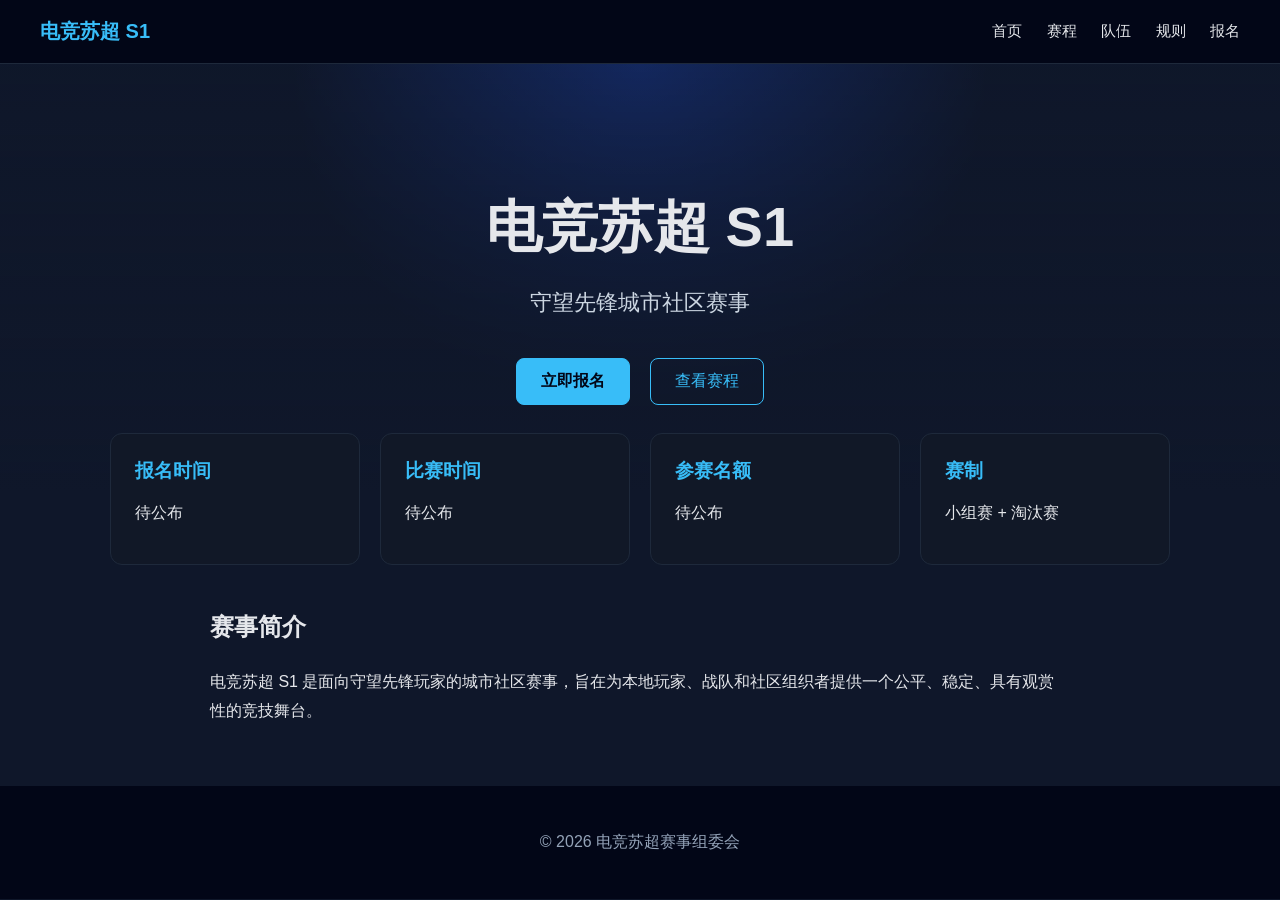
==== index.html @ d4543925 "Add files via upload" ====
<!DOCTYPE html>
<html lang="zh-CN">
<head>
  <meta charset="UTF-8" />
  <meta name="viewport" content="width=device-width, initial-scale=1.0" />
  <title>电竞苏超 S1</title>
  <link rel="stylesheet" href="style.css" />
</head>
<body>

  <header class="navbar">
    <div class="logo">电竞苏超 S1</div>
    <nav>
      <a href="index.html">首页</a>
      <a href="schedule.html">赛程</a>
      <a href="teams.html">队伍</a>
      <a href="rules.html">规则</a>
      <a href="register.html">报名</a>
    </nav>
  </header>

  <section class="hero">
    <h1>电竞苏超 S1</h1>
    <p>守望先锋城市社区赛事</p>
    <div class="buttons">
      <a class="btn primary" href="register.html">立即报名</a>
      <a class="btn" href="schedule.html">查看赛程</a>
    </div>
  </section>

  <section class="cards">
    <div class="card">
      <h3>报名时间</h3>
      <p>待公布</p>
    </div>
    <div class="card">
      <h3>比赛时间</h3>
      <p>待公布</p>
    </div>
    <div class="card">
      <h3>参赛名额</h3>
      <p>待公布</p>
    </div>
    <div class="card">
      <h3>赛制</h3>
      <p>小组赛 + 淘汰赛</p>
    </div>
  </section>

  <section class="section">
    <h2>赛事简介</h2>
    <p>
      电竞苏超 S1 是面向守望先锋玩家的城市社区赛事，旨在为本地玩家、战队和社区组织者提供一个公平、稳定、具有观赏性的竞技舞台。
    </p>
  </section>

  <footer>
    <p>© 2026 电竞苏超赛事组委会</p>
  </footer>

</body>
</html>
---- style.css ----
* {
  box-sizing: border-box;
}

body {
  margin: 0;
  font-family: Arial, "Microsoft YaHei", sans-serif;
  background: #0f172a;
  color: #e5e7eb;
}

.navbar {
  height: 64px;
  padding: 0 40px;
  display: flex;
  justify-content: space-between;
  align-items: center;
  background: #020617;
  border-bottom: 1px solid #1e293b;
}

.logo {
  font-size: 20px;
  font-weight: bold;
  color: #38bdf8;
}

nav a {
  color: #e5e7eb;
  text-decoration: none;
  margin-left: 20px;
  font-size: 15px;
}

nav a:hover {
  color: #38bdf8;
}

.hero {
  min-height: 420px;
  padding: 80px 40px;
  text-align: center;
  background:
    linear-gradient(rgba(15, 23, 42, 0.7), rgba(15, 23, 42, 1)),
    radial-gradient(circle at top, #1d4ed8, transparent 45%);
}

.hero h1 {
  font-size: 56px;
  margin-bottom: 16px;
}

.hero p {
  font-size: 22px;
  color: #cbd5e1;
}

.buttons {
  margin-top: 32px;
}

.btn {
  display: inline-block;
  padding: 12px 24px;
  margin: 8px;
  border: 1px solid #38bdf8;
  color: #38bdf8;
  text-decoration: none;
  border-radius: 8px;
}

.btn.primary {
  background: #38bdf8;
  color: #020617;
  font-weight: bold;
}

.cards {
  max-width: 1100px;
  margin: -60px auto 40px;
  padding: 0 20px;
  display: grid;
  grid-template-columns: repeat(4, 1fr);
  gap: 20px;
}

.card {
  background: #111827;
  padding: 24px;
  border-radius: 12px;
  border: 1px solid #1e293b;
}

.card h3 {
  color: #38bdf8;
  margin-top: 0;
}

.section {
  max-width: 900px;
  margin: 40px auto;
  padding: 0 20px;
  line-height: 1.8;
}

footer {
  margin-top: 60px;
  padding: 30px;
  text-align: center;
  color: #94a3b8;
  background: #020617;
}

@media (max-width: 768px) {
  .navbar {
    height: auto;
    padding: 20px;
    flex-direction: column;
    gap: 12px;
  }

  nav a {
    margin: 6px;
  }

  .hero h1 {
    font-size: 40px;
  }

  .cards {
    grid-template-columns: 1fr;
    margin-top: 20px;
  }
}
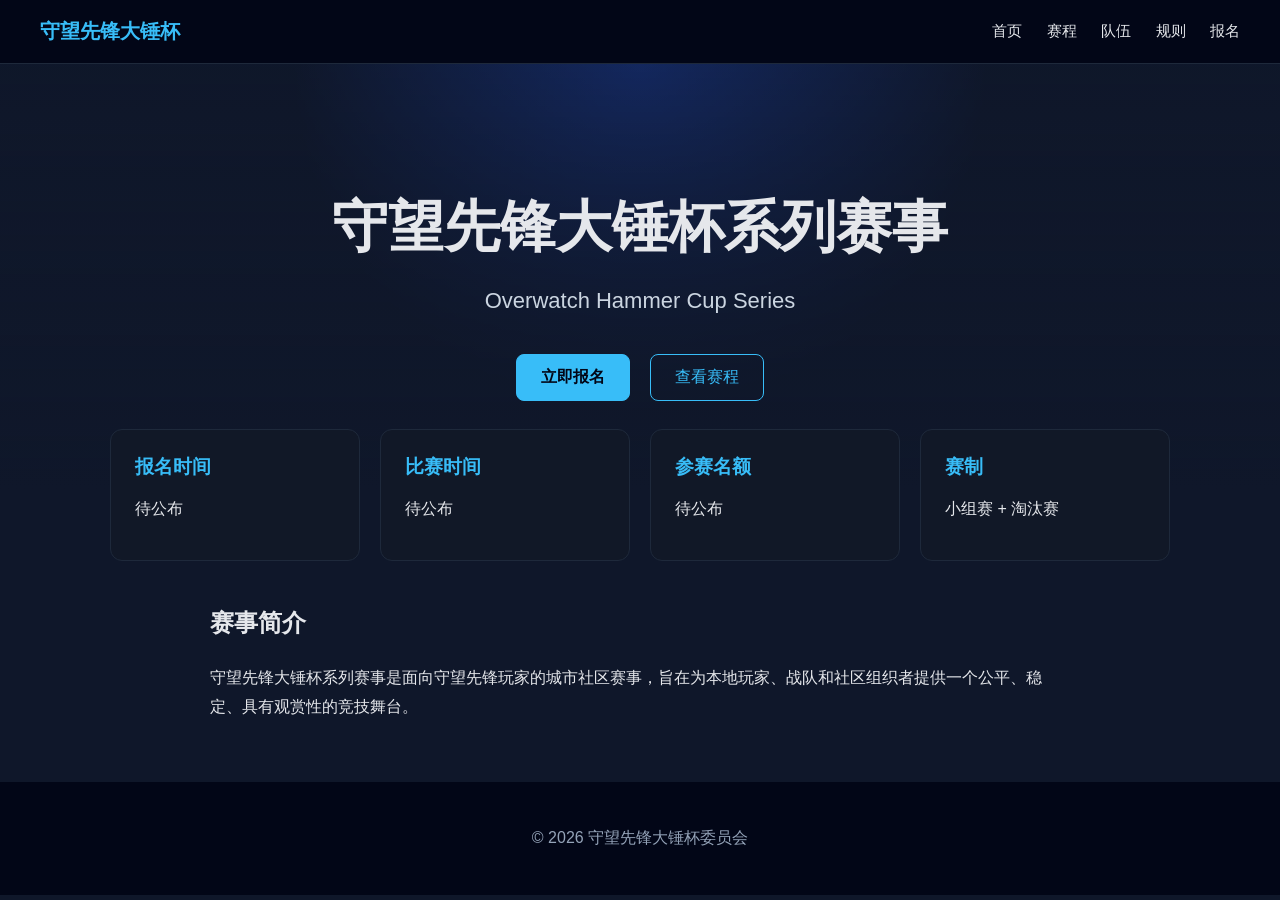
==== commit fbd57e36: "Add files via upload" ====
--- a/index.html
+++ b/index.html
@@ -3,13 +3,13 @@
 <head>
   <meta charset="UTF-8" />
   <meta name="viewport" content="width=device-width, initial-scale=1.0" />
-  <title>电竞苏超 S1</title>
+  <title>守望先锋大锤杯</title>
   <link rel="stylesheet" href="style.css" />
 </head>
 <body>
 
   <header class="navbar">
-    <div class="logo">电竞苏超 S1</div>
+    <div class="logo">守望先锋大锤杯</div>
     <nav>
       <a href="index.html">首页</a>
       <a href="schedule.html">赛程</a>
@@ -20,8 +20,8 @@
   </header>
 
   <section class="hero">
-    <h1>电竞苏超 S1</h1>
-    <p>守望先锋城市社区赛事</p>
+    <h1>守望先锋大锤杯系列赛事</h1>
+    <p>Overwatch Hammer Cup Series</p>
     <div class="buttons">
       <a class="btn primary" href="register.html">立即报名</a>
       <a class="btn" href="schedule.html">查看赛程</a>
@@ -50,12 +50,12 @@
   <section class="section">
     <h2>赛事简介</h2>
     <p>
-      电竞苏超 S1 是面向守望先锋玩家的城市社区赛事，旨在为本地玩家、战队和社区组织者提供一个公平、稳定、具有观赏性的竞技舞台。
+      守望先锋大锤杯系列赛事是面向守望先锋玩家的城市社区赛事，旨在为本地玩家、战队和社区组织者提供一个公平、稳定、具有观赏性的竞技舞台。
     </p>
   </section>
 
   <footer>
-    <p>© 2026 电竞苏超赛事组委会</p>
+    <p>© 2026 守望先锋大锤杯委员会</p>
   </footer>
 
 </body>
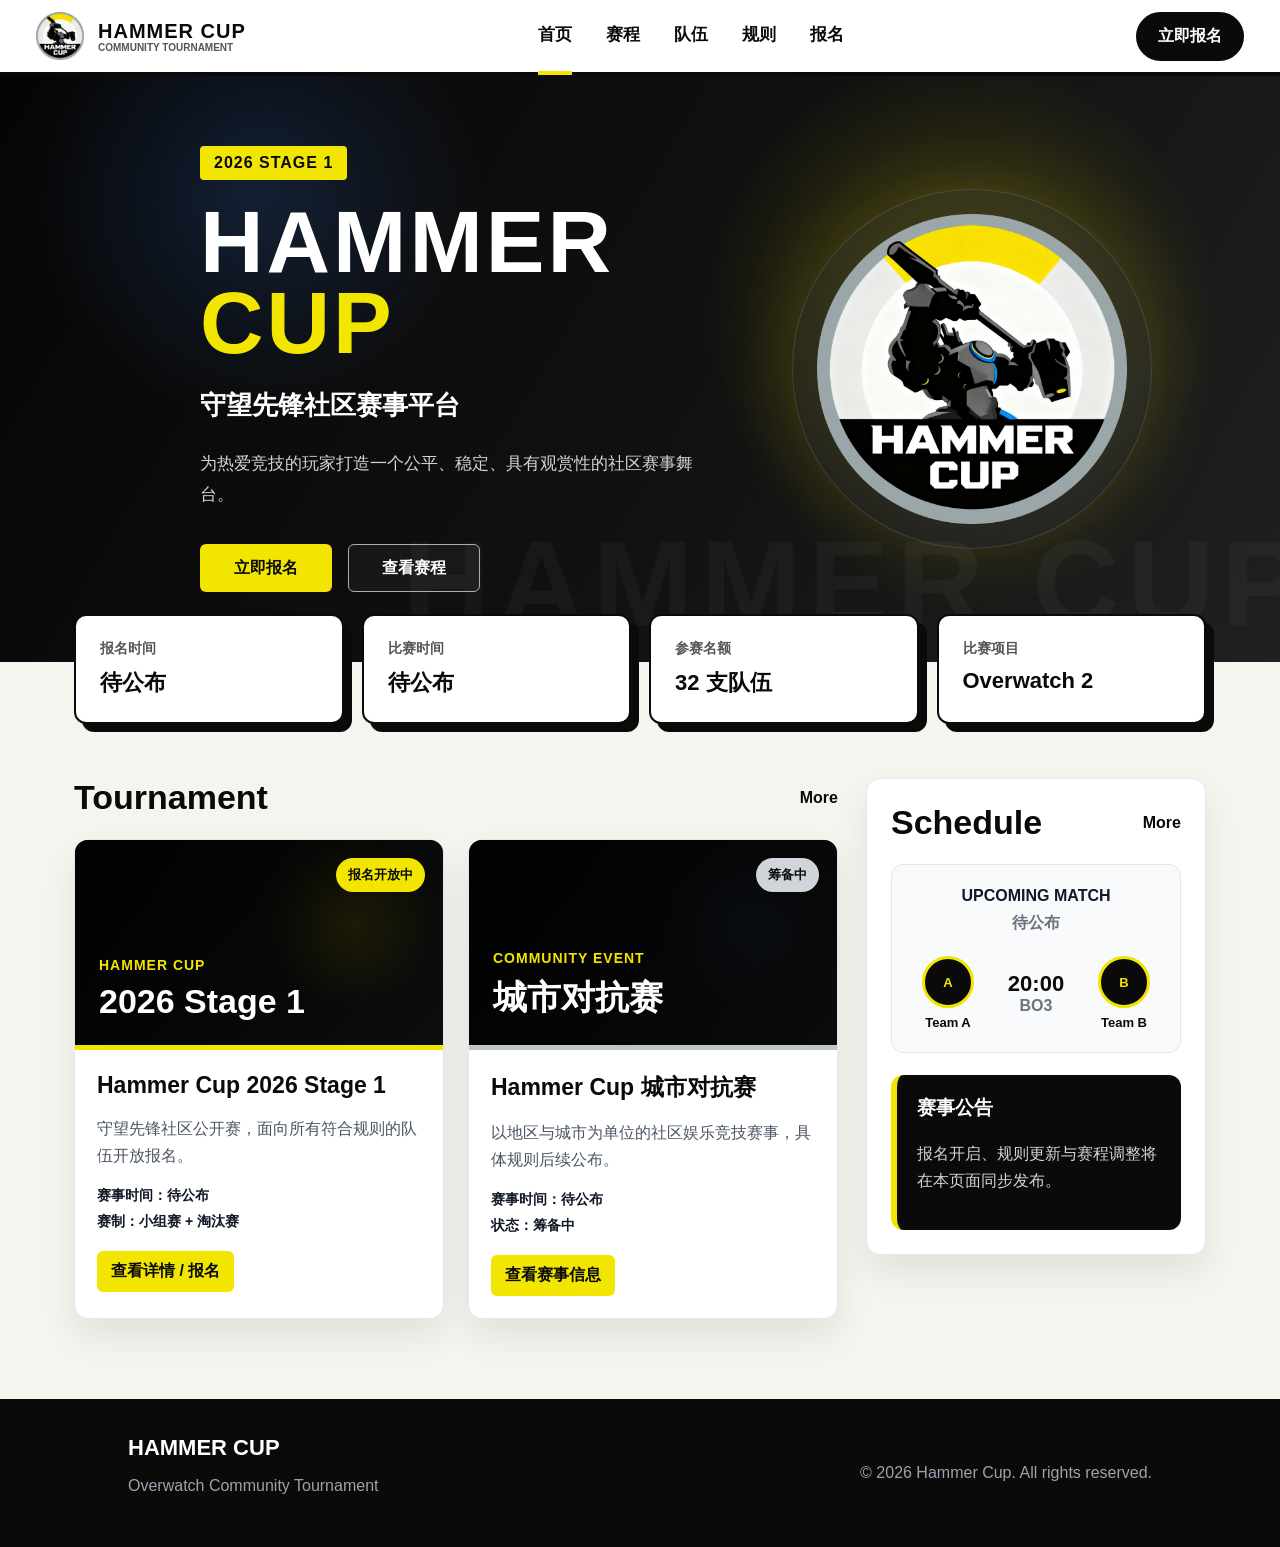
==== commit ce1e69d4: "Add files via upload" ====
--- a/index.html
+++ b/index.html
@@ -3,59 +3,185 @@
 <head>
   <meta charset="UTF-8" />
   <meta name="viewport" content="width=device-width, initial-scale=1.0" />
-  <title>守望先锋大锤杯</title>
+  <title>HAMMER CUP | 守望先锋社区赛事</title>
   <link rel="stylesheet" href="style.css" />
 </head>
 <body>
 
+  <!-- 顶部导航栏 -->
   <header class="navbar">
-    <div class="logo">守望先锋大锤杯</div>
-    <nav>
-      <a href="index.html">首页</a>
+    <div class="nav-left">
+      <img src="Hammer Cup 2025 allmode.png" alt="Hammer Cup Logo" class="nav-logo" />
+      <div class="brand-text">
+        <span class="brand-main">HAMMER CUP</span>
+        <span class="brand-sub">COMMUNITY TOURNAMENT</span>
+      </div>
+    </div>
+
+    <nav class="nav-menu">
+      <a href="index.html" class="active">首页</a>
       <a href="schedule.html">赛程</a>
       <a href="teams.html">队伍</a>
       <a href="rules.html">规则</a>
       <a href="register.html">报名</a>
     </nav>
+
+    <a href="register.html" class="nav-cta">立即报名</a>
   </header>
 
+  <!-- Hero 主视觉 -->
   <section class="hero">
-    <h1>守望先锋大锤杯系列赛事</h1>
-    <p>Overwatch Hammer Cup Series</p>
-    <div class="buttons">
-      <a class="btn primary" href="register.html">立即报名</a>
-      <a class="btn" href="schedule.html">查看赛程</a>
+    <div class="hero-overlay"></div>
+
+    <div class="hero-content">
+      <div class="event-badge">2026 STAGE 1</div>
+
+      <h1>
+        HAMMER<br />
+        <span>CUP</span>
+      </h1>
+
+      <p class="hero-subtitle">
+        守望先锋社区赛事平台
+      </p>
+
+      <p class="hero-desc">
+        为热爱竞技的玩家打造一个公平、稳定、具有观赏性的社区赛事舞台。
+      </p>
+
+      <div class="hero-actions">
+        <a href="register.html" class="btn btn-primary">立即报名</a>
+        <a href="schedule.html" class="btn btn-secondary">查看赛程</a>
+      </div>
+    </div>
+
+    <div class="hero-logo-wrap">
+      <img src="Hammer Cup 2025 allmode.png" alt="Hammer Cup Logo" class="hero-logo" />
     </div>
   </section>
 
-  <section class="cards">
-    <div class="card">
-      <h3>报名时间</h3>
-      <p>待公布</p>
+  <!-- 赛事信息卡片 -->
+  <section class="info-strip">
+    <div class="info-card">
+      <span>报名时间</span>
+      <strong>待公布</strong>
     </div>
-    <div class="card">
-      <h3>比赛时间</h3>
-      <p>待公布</p>
+    <div class="info-card">
+      <span>比赛时间</span>
+      <strong>待公布</strong>
     </div>
-    <div class="card">
-      <h3>参赛名额</h3>
-      <p>待公布</p>
+    <div class="info-card">
+      <span>参赛名额</span>
+      <strong>32 支队伍</strong>
     </div>
-    <div class="card">
-      <h3>赛制</h3>
-      <p>小组赛 + 淘汰赛</p>
+    <div class="info-card">
+      <span>比赛项目</span>
+      <strong>Overwatch 2</strong>
     </div>
   </section>
 
-  <section class="section">
-    <h2>赛事简介</h2>
-    <p>
-      守望先锋大锤杯系列赛事是面向守望先锋玩家的城市社区赛事，旨在为本地玩家、战队和社区组织者提供一个公平、稳定、具有观赏性的竞技舞台。
-    </p>
-  </section>
+  <!-- 主内容区 -->
+  <main class="main-layout">
 
-  <footer>
-    <p>© 2026 守望先锋大锤杯委员会</p>
+    <!-- 左侧赛事区 -->
+    <section class="tournament-section">
+      <div class="section-heading">
+        <h2>Tournament</h2>
+        <a href="schedule.html">More</a>
+      </div>
+
+      <div class="tournament-grid">
+        <article class="tournament-card">
+          <div class="card-banner">
+            <div class="status-tag">报名开放中</div>
+            <div class="banner-text">
+              <span>HAMMER CUP</span>
+              <h3>2026 Stage 1</h3>
+            </div>
+          </div>
+
+          <div class="card-body">
+            <h3>Hammer Cup 2026 Stage 1</h3>
+            <p>守望先锋社区公开赛，面向所有符合规则的队伍开放报名。</p>
+
+            <div class="card-meta">
+              <span>赛事时间：待公布</span>
+              <span>赛制：小组赛 + 淘汰赛</span>
+            </div>
+
+            <a href="register.html" class="card-link">查看详情 / 报名</a>
+          </div>
+        </article>
+
+        <article class="tournament-card">
+          <div class="card-banner secondary">
+            <div class="status-tag gray">筹备中</div>
+            <div class="banner-text">
+              <span>COMMUNITY EVENT</span>
+              <h3>城市对抗赛</h3>
+            </div>
+          </div>
+
+          <div class="card-body">
+            <h3>Hammer Cup 城市对抗赛</h3>
+            <p>以地区与城市为单位的社区娱乐竞技赛事，具体规则后续公布。</p>
+
+            <div class="card-meta">
+              <span>赛事时间：待公布</span>
+              <span>状态：筹备中</span>
+            </div>
+
+            <a href="schedule.html" class="card-link">查看赛事信息</a>
+          </div>
+        </article>
+      </div>
+    </section>
+
+    <!-- 右侧赛程区 -->
+    <aside class="schedule-panel">
+      <div class="panel-heading">
+        <h2>Schedule</h2>
+        <a href="schedule.html">More</a>
+      </div>
+
+      <div class="match-card">
+        <div class="match-stage">UPCOMING MATCH</div>
+        <div class="match-date">待公布</div>
+
+        <div class="match-teams">
+          <div class="team">
+            <div class="team-logo">A</div>
+            <span>Team A</span>
+          </div>
+
+          <div class="match-time">
+            <strong>20:00</strong>
+            <span>BO3</span>
+          </div>
+
+          <div class="team">
+            <div class="team-logo">B</div>
+            <span>Team B</span>
+          </div>
+        </div>
+      </div>
+
+      <div class="notice-box">
+        <h3>赛事公告</h3>
+        <p>报名开启、规则更新与赛程调整将在本页面同步发布。</p>
+      </div>
+    </aside>
+
+  </main>
+
+  <!-- 底部 -->
+  <footer class="footer">
+    <div>
+      <strong>HAMMER CUP</strong>
+      <p>Overwatch Community Tournament</p>
+    </div>
+
+    <p>© 2026 Hammer Cup. All rights reserved.</p>
   </footer>
 
 </body>
--- a/style.css
+++ b/style.css
@@ -1,134 +1,993 @@
+:root {
+  --bg: #0a0a0a;
+  --panel: #141414;
+  --panel-2: #1f1f1f;
+  --text: #ffffff;
+  --text-soft: #d1d5db;
+  --text-muted: #9ca3af;
+  --accent: #f2e500;
+  --accent-hover: #e8d90c;
+  --border: #a8b0b3;
+  --line: #2a2a2a;
+  --blue: #3b82f6;
+  --white-bg: #f5f5f0;
+}
+
 * {
   box-sizing: border-box;
 }
 
 body {
   margin: 0;
-  font-family: Arial, "Microsoft YaHei", sans-serif;
-  background: #0f172a;
-  color: #e5e7eb;
-}
-
+  font-family: Arial, "Microsoft YaHei", "PingFang SC", sans-serif;
+  background: var(--white-bg);
+  color: var(--text);
+}
+
+a {
+  text-decoration: none;
+}
+
+/* 顶部导航栏 */
 .navbar {
-  height: 64px;
-  padding: 0 40px;
-  display: flex;
+  height: 76px;
+  padding: 0 36px;
+  background: #ffffff;
+  color: #0a0a0a;
+  display: flex;
+  align-items: center;
   justify-content: space-between;
-  align-items: center;
-  background: #020617;
-  border-bottom: 1px solid #1e293b;
-}
-
-.logo {
+  border-bottom: 4px solid #0a0a0a;
+  position: sticky;
+  top: 0;
+  z-index: 50;
+}
+
+.nav-left {
+  display: flex;
+  align-items: center;
+  gap: 14px;
+}
+
+.nav-logo {
+  width: 48px;
+  height: 48px;
+  object-fit: contain;
+}
+
+.brand-text {
+  display: flex;
+  flex-direction: column;
+  line-height: 1.1;
+}
+
+.brand-main {
+  font-weight: 900;
   font-size: 20px;
-  font-weight: bold;
-  color: #38bdf8;
-}
-
-nav a {
-  color: #e5e7eb;
-  text-decoration: none;
-  margin-left: 20px;
-  font-size: 15px;
-}
-
-nav a:hover {
-  color: #38bdf8;
-}
-
+  letter-spacing: 1px;
+}
+
+.brand-sub {
+  font-size: 10px;
+  color: #555;
+  font-weight: 700;
+}
+
+.nav-menu {
+  display: flex;
+  gap: 34px;
+}
+
+.nav-menu a {
+  color: #0a0a0a;
+  font-size: 17px;
+  font-weight: 800;
+  padding: 25px 0;
+  border-bottom: 4px solid transparent;
+}
+
+.nav-menu a:hover,
+.nav-menu a.active {
+  border-bottom-color: var(--accent);
+}
+
+.nav-cta {
+  background: #0a0a0a;
+  color: #ffffff;
+  padding: 12px 20px;
+  border-radius: 999px;
+  font-weight: 900;
+  border: 2px solid #0a0a0a;
+  transition: 0.2s;
+}
+
+.nav-cta:hover {
+  background: var(--accent);
+  color: #0a0a0a;
+}
+
+/* Hero */
 .hero {
-  min-height: 420px;
-  padding: 80px 40px;
-  text-align: center;
+  min-height: 540px;
+  position: relative;
+  overflow: hidden;
   background:
-    linear-gradient(rgba(15, 23, 42, 0.7), rgba(15, 23, 42, 1)),
-    radial-gradient(circle at top, #1d4ed8, transparent 45%);
+    radial-gradient(circle at 75% 40%, rgba(242, 229, 0, 0.22), transparent 25%),
+    radial-gradient(circle at 20% 20%, rgba(59, 130, 246, 0.18), transparent 20%),
+    linear-gradient(120deg, #050505 0%, #111111 55%, #202020 100%);
+  display: flex;
+  align-items: center;
+  justify-content: space-between;
+  padding: 70px 10%;
+}
+
+.hero::before {
+  content: "";
+  position: absolute;
+  inset: 0;
+  background-image:
+    linear-gradient(135deg, rgba(255,255,255,0.06) 1px, transparent 1px),
+    linear-gradient(45deg, rgba(255,255,255,0.04) 1px, transparent 1px);
+  background-size: 80px 80px;
+  opacity: 0.35;
+}
+
+.hero::after {
+  content: "HAMMER CUP";
+  position: absolute;
+  right: -30px;
+  bottom: 10px;
+  font-size: 120px;
+  font-weight: 900;
+  color: rgba(255, 255, 255, 0.035);
+  letter-spacing: 8px;
+  pointer-events: none;
+}
+
+.hero-content {
+  position: relative;
+  z-index: 2;
+  max-width: 620px;
+}
+
+.event-badge {
+  display: inline-block;
+  background: var(--accent);
+  color: #0a0a0a;
+  padding: 8px 14px;
+  border-radius: 4px;
+  font-weight: 900;
+  letter-spacing: 1px;
+  margin-bottom: 22px;
 }
 
 .hero h1 {
-  font-size: 56px;
-  margin-bottom: 16px;
-}
-
-.hero p {
-  font-size: 22px;
-  color: #cbd5e1;
-}
-
-.buttons {
-  margin-top: 32px;
+  margin: 0;
+  font-size: 88px;
+  line-height: 0.92;
+  font-weight: 900;
+  letter-spacing: 3px;
+}
+
+.hero h1 span {
+  color: var(--accent);
+}
+
+.hero-subtitle {
+  margin-top: 24px;
+  font-size: 26px;
+  font-weight: 800;
+}
+
+.hero-desc {
+  max-width: 520px;
+  color: var(--text-soft);
+  line-height: 1.8;
+  font-size: 17px;
+}
+
+.hero-actions {
+  margin-top: 34px;
+  display: flex;
+  gap: 16px;
 }
 
 .btn {
-  display: inline-block;
-  padding: 12px 24px;
-  margin: 8px;
-  border: 1px solid #38bdf8;
-  color: #38bdf8;
-  text-decoration: none;
-  border-radius: 8px;
-}
-
-.btn.primary {
-  background: #38bdf8;
-  color: #020617;
-  font-weight: bold;
-}
-
-.cards {
-  max-width: 1100px;
-  margin: -60px auto 40px;
-  padding: 0 20px;
+  display: inline-flex;
+  align-items: center;
+  justify-content: center;
+  min-width: 132px;
+  height: 48px;
+  padding: 0 24px;
+  border-radius: 6px;
+  font-weight: 900;
+  transition: 0.2s;
+}
+
+.btn-primary {
+  background: var(--accent);
+  color: #0a0a0a;
+}
+
+.btn-primary:hover {
+  background: var(--accent-hover);
+  transform: translateY(-2px);
+}
+
+.btn-secondary {
+  border: 1px solid var(--border);
+  color: #ffffff;
+  background: rgba(255, 255, 255, 0.04);
+}
+
+.btn-secondary:hover {
+  border-color: var(--accent);
+  color: var(--accent);
+}
+
+.hero-logo-wrap {
+  position: relative;
+  z-index: 2;
+  width: 360px;
+  height: 360px;
+  border-radius: 50%;
+  background: rgba(255, 255, 255, 0.04);
+  border: 1px solid rgba(255,255,255,0.12);
+  display: flex;
+  align-items: center;
+  justify-content: center;
+  box-shadow: 0 0 80px rgba(242, 229, 0, 0.15);
+}
+
+.hero-logo {
+  width: 310px;
+  height: 310px;
+  object-fit: contain;
+}
+
+/* 信息卡 */
+.info-strip {
+  max-width: 1180px;
+  margin: -48px auto 54px;
+  padding: 0 24px;
   display: grid;
   grid-template-columns: repeat(4, 1fr);
-  gap: 20px;
-}
-
-.card {
-  background: #111827;
+  gap: 18px;
+  position: relative;
+  z-index: 5;
+}
+
+.info-card {
+  background: #ffffff;
+  color: #0a0a0a;
   padding: 24px;
   border-radius: 12px;
-  border: 1px solid #1e293b;
-}
-
-.card h3 {
-  color: #38bdf8;
+  border: 2px solid #0a0a0a;
+  box-shadow: 8px 8px 0 #0a0a0a;
+}
+
+.info-card span {
+  display: block;
+  color: #555;
+  font-size: 14px;
+  font-weight: 800;
+  margin-bottom: 10px;
+}
+
+.info-card strong {
+  font-size: 22px;
+  font-weight: 900;
+}
+
+/* 主内容 */
+.main-layout {
+  max-width: 1180px;
+  margin: 0 auto 80px;
+  padding: 0 24px;
+  display: grid;
+  grid-template-columns: 1fr 340px;
+  gap: 28px;
+  color: #0a0a0a;
+}
+
+.section-heading,
+.panel-heading {
+  display: flex;
+  align-items: center;
+  justify-content: space-between;
+  margin-bottom: 22px;
+}
+
+.section-heading h2,
+.panel-heading h2 {
+  font-size: 34px;
+  margin: 0;
+  font-weight: 900;
+}
+
+.section-heading a,
+.panel-heading a {
+  color: #0a0a0a;
+  font-weight: 900;
+}
+
+.section-heading a:hover,
+.panel-heading a:hover {
+  color: var(--accent);
+}
+
+.tournament-grid {
+  display: grid;
+  grid-template-columns: repeat(2, 1fr);
+  gap: 24px;
+}
+
+.tournament-card {
+  background: #ffffff;
+  border-radius: 14px;
+  overflow: hidden;
+  border: 1px solid #e5e7eb;
+  box-shadow: 0 18px 36px rgba(0, 0, 0, 0.08);
+}
+
+.card-banner {
+  height: 210px;
+  position: relative;
+  background:
+    linear-gradient(120deg, rgba(0,0,0,0.9), rgba(0,0,0,0.65)),
+    radial-gradient(circle at 75% 40%, rgba(242, 229, 0, 0.35), transparent 28%),
+    linear-gradient(135deg, #111111, #272727);
+  border-bottom: 5px solid var(--accent);
+}
+
+.card-banner.secondary {
+  background:
+    linear-gradient(120deg, rgba(0,0,0,0.9), rgba(0,0,0,0.75)),
+    radial-gradient(circle at 75% 40%, rgba(59, 130, 246, 0.25), transparent 28%),
+    linear-gradient(135deg, #111111, #2b2b2b);
+  border-bottom-color: #bfc6c9;
+}
+
+.status-tag {
+  position: absolute;
+  top: 18px;
+  right: 18px;
+  background: var(--accent);
+  color: #0a0a0a;
+  padding: 8px 12px;
+  border-radius: 999px;
+  font-size: 13px;
+  font-weight: 900;
+}
+
+.status-tag.gray {
+  background: #d1d5db;
+}
+
+.banner-text {
+  position: absolute;
+  left: 24px;
+  bottom: 24px;
+  color: #ffffff;
+}
+
+.banner-text span {
+  color: var(--accent);
+  font-weight: 900;
+  letter-spacing: 1px;
+  font-size: 14px;
+}
+
+.banner-text h3 {
+  margin: 8px 0 0;
+  font-size: 34px;
+  font-weight: 900;
+}
+
+.card-body {
+  padding: 22px;
+}
+
+.card-body h3 {
+  margin: 0 0 12px;
+  font-size: 23px;
+  font-weight: 900;
+}
+
+.card-body p {
+  color: #4b5563;
+  line-height: 1.7;
+  margin-bottom: 18px;
+}
+
+.card-meta {
+  display: flex;
+  flex-direction: column;
+  gap: 8px;
+  color: #111827;
+  font-weight: 800;
+  font-size: 14px;
+  margin-bottom: 20px;
+}
+
+.card-link {
+  display: inline-block;
+  color: #0a0a0a;
+  background: var(--accent);
+  padding: 10px 14px;
+  border-radius: 6px;
+  font-weight: 900;
+}
+
+.card-link:hover {
+  background: #0a0a0a;
+  color: #ffffff;
+}
+
+/* 赛程面板 */
+.schedule-panel {
+  background: #ffffff;
+  border-radius: 14px;
+  padding: 24px;
+  align-self: start;
+  border: 1px solid #e5e7eb;
+  box-shadow: 0 18px 36px rgba(0, 0, 0, 0.08);
+}
+
+.match-card {
+  background: #f8fafc;
+  border-radius: 12px;
+  padding: 22px;
+  border: 1px solid #e5e7eb;
+  text-align: center;
+}
+
+.match-stage {
+  font-weight: 900;
+  color: #111827;
+  margin-bottom: 8px;
+}
+
+.match-date {
+  color: #6b7280;
+  font-weight: 700;
+  margin-bottom: 22px;
+}
+
+.match-teams {
+  display: grid;
+  grid-template-columns: 1fr 80px 1fr;
+  align-items: center;
+  gap: 14px;
+}
+
+.team {
+  display: flex;
+  flex-direction: column;
+  align-items: center;
+  gap: 7px;
+  font-weight: 800;
+  font-size: 13px;
+}
+
+.team-logo {
+  width: 52px;
+  height: 52px;
+  border-radius: 50%;
+  background: #0a0a0a;
+  color: var(--accent);
+  display: flex;
+  align-items: center;
+  justify-content: center;
+  font-weight: 900;
+  border: 3px solid var(--accent);
+}
+
+.match-time strong {
+  display: block;
+  font-size: 22px;
+}
+
+.match-time span {
+  color: #6b7280;
+  font-weight: 800;
+}
+
+.notice-box {
+  margin-top: 22px;
+  padding: 20px;
+  background: #0a0a0a;
+  color: #ffffff;
+  border-radius: 12px;
+  border-left: 6px solid var(--accent);
+}
+
+.notice-box h3 {
   margin-top: 0;
 }
 
-.section {
-  max-width: 900px;
-  margin: 40px auto;
-  padding: 0 20px;
-  line-height: 1.8;
-}
-
-footer {
-  margin-top: 60px;
-  padding: 30px;
-  text-align: center;
-  color: #94a3b8;
-  background: #020617;
-}
-
-@media (max-width: 768px) {
+.notice-box p {
+  color: var(--text-soft);
+  line-height: 1.7;
+}
+
+/* Footer */
+.footer {
+  background: #0a0a0a;
+  color: #ffffff;
+  padding: 36px 10%;
+  display: flex;
+  justify-content: space-between;
+  align-items: center;
+}
+
+.footer strong {
+  font-size: 22px;
+}
+
+.footer p {
+  color: #9ca3af;
+}
+
+/* 手机适配 */
+@media (max-width: 980px) {
   .navbar {
     height: auto;
-    padding: 20px;
+    padding: 18px 24px;
+    flex-wrap: wrap;
+    gap: 16px;
+  }
+
+  .nav-menu {
+    order: 3;
+    width: 100%;
+    justify-content: center;
+    gap: 22px;
+  }
+
+  .hero {
     flex-direction: column;
+    text-align: center;
+    padding: 70px 24px;
+  }
+
+  .hero h1 {
+    font-size: 64px;
+  }
+
+  .hero-actions {
+    justify-content: center;
+  }
+
+  .hero-logo-wrap {
+    margin-top: 50px;
+    width: 280px;
+    height: 280px;
+  }
+
+  .hero-logo {
+    width: 240px;
+    height: 240px;
+  }
+
+  .info-strip {
+    grid-template-columns: repeat(2, 1fr);
+    margin-top: 24px;
+  }
+
+  .main-layout {
+    grid-template-columns: 1fr;
+  }
+}
+
+@media (max-width: 640px) {
+  .nav-menu {
+    overflow-x: auto;
+    justify-content: flex-start;
+  }
+
+  .nav-cta {
+    display: none;
+  }
+
+  .hero h1 {
+    font-size: 48px;
+  }
+
+  .hero-subtitle {
+    font-size: 21px;
+  }
+
+  .info-strip {
+    grid-template-columns: 1fr;
+  }
+
+  .tournament-grid {
+    grid-template-columns: 1fr;
+  }
+
+  .footer {
+    flex-direction: column;
+    text-align: center;
     gap: 12px;
   }
-
-  nav a {
-    margin: 6px;
-  }
-
-  .hero h1 {
-    font-size: 40px;
-  }
-
-  .cards {
+}
+
+/* ========== 子页面通用样式 ========== */
+
+.page-hero {
+  min-height: 320px;
+  padding: 90px 24px;
+  text-align: center;
+  color: #ffffff;
+  background:
+    linear-gradient(rgba(0, 0, 0, 0.72), rgba(0, 0, 0, 0.9)),
+    radial-gradient(circle at 70% 30%, rgba(242, 229, 0, 0.2), transparent 28%),
+    linear-gradient(135deg, #111111, #1f1f1f);
+  position: relative;
+  overflow: hidden;
+}
+
+.page-hero::after {
+  content: "";
+  position: absolute;
+  inset: 0;
+  background-image:
+    linear-gradient(135deg, rgba(255,255,255,0.05) 1px, transparent 1px);
+  background-size: 70px 70px;
+  opacity: 0.25;
+}
+
+.page-hero h1 {
+  position: relative;
+  z-index: 2;
+  margin: 0;
+  font-size: 64px;
+  font-weight: 900;
+  letter-spacing: 2px;
+}
+
+.page-hero p {
+  position: relative;
+  z-index: 2;
+  margin: 18px auto 0;
+  max-width: 720px;
+  color: #d1d5db;
+  font-size: 18px;
+  line-height: 1.8;
+}
+
+.page-container {
+  max-width: 1180px;
+  margin: 0 auto;
+  padding: 60px 24px 90px;
+  color: #0a0a0a;
+}
+
+.page-tag {
+  display: inline-block;
+  background: var(--accent);
+  color: #0a0a0a;
+  padding: 8px 12px;
+  border-radius: 999px;
+  font-weight: 900;
+  font-size: 13px;
+}
+
+/* ========== 赛程页 ========== */
+
+.schedule-list {
+  display: flex;
+  flex-direction: column;
+  gap: 18px;
+}
+
+.schedule-row {
+  background: #ffffff;
+  border: 2px solid #0a0a0a;
+  box-shadow: 6px 6px 0 #0a0a0a;
+  border-radius: 14px;
+  padding: 22px;
+  display: grid;
+  grid-template-columns: 150px 1fr 90px;
+  align-items: center;
+  gap: 24px;
+}
+
+.schedule-date {
+  border-right: 1px solid #e5e7eb;
+  padding-right: 20px;
+}
+
+.schedule-date strong {
+  display: block;
+  font-size: 22px;
+  font-weight: 900;
+}
+
+.schedule-date span {
+  color: #6b7280;
+  font-weight: 800;
+}
+
+.schedule-info h3 {
+  margin: 10px 0 6px;
+  font-size: 24px;
+  font-weight: 900;
+}
+
+.schedule-info p {
+  margin: 0;
+  color: #6b7280;
+  font-weight: 700;
+}
+
+.status-tag.small {
+  position: static;
+  display: inline-block;
+  font-size: 12px;
+  padding: 6px 10px;
+}
+
+.mini-btn {
+  background: #0a0a0a;
+  color: #ffffff;
+  padding: 10px 14px;
+  border-radius: 6px;
+  text-align: center;
+  font-weight: 900;
+}
+
+.mini-btn:hover {
+  background: var(--accent);
+  color: #0a0a0a;
+}
+
+/* ========== 队伍页 ========== */
+
+.team-grid {
+  display: grid;
+  grid-template-columns: repeat(4, 1fr);
+  gap: 22px;
+}
+
+.team-card {
+  background: #ffffff;
+  border-radius: 14px;
+  border: 2px solid #0a0a0a;
+  box-shadow: 6px 6px 0 #0a0a0a;
+  padding: 28px;
+  text-align: center;
+}
+
+.team-badge {
+  width: 74px;
+  height: 74px;
+  margin: 0 auto 18px;
+  border-radius: 50%;
+  background: #0a0a0a;
+  color: var(--accent);
+  border: 4px solid var(--accent);
+  display: flex;
+  align-items: center;
+  justify-content: center;
+  font-size: 26px;
+  font-weight: 900;
+}
+
+.team-card h3 {
+  margin: 0 0 10px;
+  font-size: 24px;
+  font-weight: 900;
+}
+
+.team-card p {
+  color: #6b7280;
+}
+
+.team-card span {
+  font-weight: 900;
+}
+
+/* ========== 规则页 ========== */
+
+.rules-layout {
+  max-width: 920px;
+}
+
+.rule-block {
+  background: #ffffff;
+  border-radius: 14px;
+  border-left: 8px solid var(--accent);
+  padding: 28px;
+  margin-bottom: 24px;
+  box-shadow: 0 14px 30px rgba(0,0,0,0.08);
+}
+
+.rule-block h2 {
+  margin-top: 0;
+  font-size: 26px;
+  font-weight: 900;
+}
+
+.rule-block p {
+  color: #4b5563;
+  line-height: 1.9;
+  font-size: 16px;
+}
+
+/* ========== 报名页 ========== */
+
+.register-hero {
+  background:
+    linear-gradient(rgba(0, 0, 0, 0.7), rgba(0,0,0,0.92)),
+    radial-gradient(circle at 50% 30%, rgba(242, 229, 0, 0.28), transparent 30%),
+    linear-gradient(135deg, #050505, #1f1f1f);
+}
+
+.register-layout {
+  display: grid;
+  grid-template-columns: 1fr 340px;
+  gap: 28px;
+}
+
+.register-card {
+  background: #ffffff;
+  border-radius: 16px;
+  border: 2px solid #0a0a0a;
+  box-shadow: 8px 8px 0 #0a0a0a;
+  padding: 36px;
+}
+
+.register-card h2 {
+  margin: 22px 0 14px;
+  font-size: 34px;
+  font-weight: 900;
+}
+
+.register-card p {
+  color: #4b5563;
+  line-height: 1.8;
+}
+
+.register-info {
+  display: grid;
+  grid-template-columns: repeat(3, 1fr);
+  gap: 18px;
+  margin: 28px 0;
+}
+
+.register-info div {
+  background: #f3f4f6;
+  border-radius: 12px;
+  padding: 18px;
+}
+
+.register-info span {
+  display: block;
+  color: #6b7280;
+  font-size: 14px;
+  font-weight: 800;
+  margin-bottom: 8px;
+}
+
+.register-info strong {
+  font-size: 20px;
+  font-weight: 900;
+}
+
+.register-btn {
+  width: fit-content;
+}
+
+.register-side {
+  background: #0a0a0a;
+  color: #ffffff;
+  border-radius: 16px;
+  padding: 28px;
+  align-self: start;
+  border-top: 8px solid var(--accent);
+}
+
+.register-side h3 {
+  margin-top: 0;
+  font-size: 24px;
+}
+
+.register-side ul {
+  padding-left: 20px;
+  color: #d1d5db;
+  line-height: 2;
+}
+
+/* ========== 公告页 ========== */
+
+.news-list {
+  display: flex;
+  flex-direction: column;
+  gap: 22px;
+}
+
+.news-card {
+  background: #ffffff;
+  padding: 28px;
+  border-radius: 14px;
+  border: 2px solid #0a0a0a;
+  box-shadow: 6px 6px 0 #0a0a0a;
+}
+
+.news-date {
+  display: inline-block;
+  color: #0a0a0a;
+  background: var(--accent);
+  padding: 6px 10px;
+  border-radius: 999px;
+  font-weight: 900;
+  font-size: 13px;
+}
+
+.news-card h2 {
+  font-size: 28px;
+  margin: 18px 0 12px;
+  font-weight: 900;
+}
+
+.news-card p {
+  color: #4b5563;
+  line-height: 1.8;
+}
+
+.news-card a {
+  color: #0a0a0a;
+  font-weight: 900;
+  border-bottom: 3px solid var(--accent);
+}
+
+/* ========== 子页面手机适配 ========== */
+
+@media (max-width: 980px) {
+  .schedule-row {
     grid-template-columns: 1fr;
-    margin-top: 20px;
+  }
+
+  .schedule-date {
+    border-right: none;
+    border-bottom: 1px solid #e5e7eb;
+    padding-right: 0;
+    padding-bottom: 14px;
+  }
+
+  .team-grid {
+    grid-template-columns: repeat(2, 1fr);
+  }
+
+  .register-layout {
+    grid-template-columns: 1fr;
+  }
+
+  .register-info {
+    grid-template-columns: 1fr;
+  }
+}
+
+@media (max-width: 640px) {
+  .page-hero h1 {
+    font-size: 42px;
+  }
+
+  .page-container {
+    padding: 42px 18px 70px;
+  }
+
+  .team-grid {
+    grid-template-columns: 1fr;
+  }
+
+  .schedule-row {
+    box-shadow: 4px 4px 0 #0a0a0a;
+  }
+
+  .news-card h2 {
+    font-size: 23px;
   }
 }
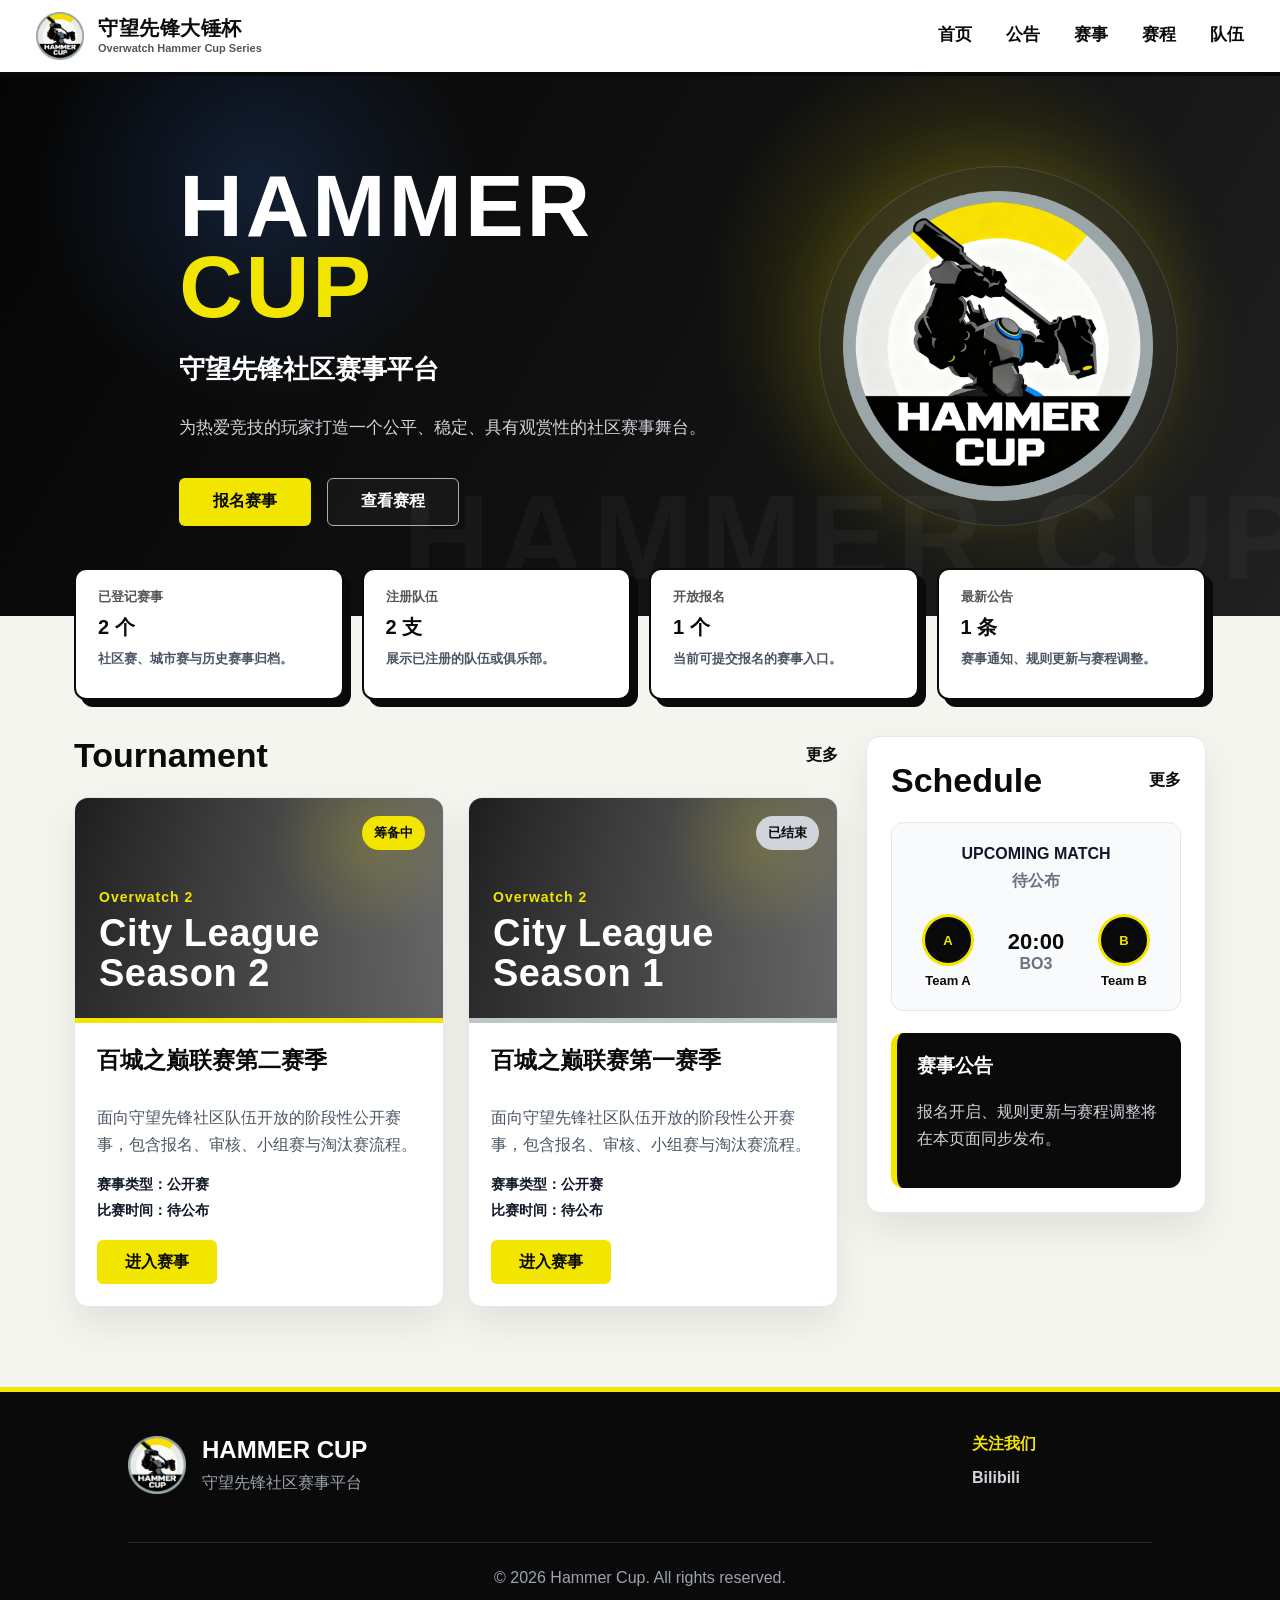
==== commit 7d347a47: "Add files via upload" ====
--- a/index.html
+++ b/index.html
@@ -3,7 +3,7 @@
 <head>
   <meta charset="UTF-8" />
   <meta name="viewport" content="width=device-width, initial-scale=1.0" />
-  <title>HAMMER CUP | 守望先锋社区赛事</title>
+  <title>守望先锋大锤杯</title>
   <link rel="stylesheet" href="style.css" />
 </head>
 <body>
@@ -13,29 +13,23 @@
     <div class="nav-left">
       <img src="Hammer Cup 2025 allmode.png" alt="Hammer Cup Logo" class="nav-logo" />
       <div class="brand-text">
-        <span class="brand-main">HAMMER CUP</span>
-        <span class="brand-sub">COMMUNITY TOURNAMENT</span>
+        <span class="brand-main">守望先锋大锤杯</span>
+        <span class="brand-sub">Overwatch Hammer Cup Series</span>
       </div>
     </div>
 
     <nav class="nav-menu">
-      <a href="index.html" class="active">首页</a>
+      <a href="index.html">首页</a>
+      <a href="news.html">公告</a>
+      <a href="events.html">赛事</a>
       <a href="schedule.html">赛程</a>
       <a href="teams.html">队伍</a>
-      <a href="rules.html">规则</a>
-      <a href="register.html">报名</a>
     </nav>
-
-    <a href="register.html" class="nav-cta">立即报名</a>
   </header>
 
   <!-- Hero 主视觉 -->
   <section class="hero">
-    <div class="hero-overlay"></div>
-
     <div class="hero-content">
-      <div class="event-badge">2026 STAGE 1</div>
-
       <h1>
         HAMMER<br />
         <span>CUP</span>
@@ -50,7 +44,7 @@
       </p>
 
       <div class="hero-actions">
-        <a href="register.html" class="btn btn-primary">立即报名</a>
+        <a href="events.html" class="btn btn-primary">报名赛事</a>
         <a href="schedule.html" class="btn btn-secondary">查看赛程</a>
       </div>
     </div>
@@ -61,24 +55,7 @@
   </section>
 
   <!-- 赛事信息卡片 -->
-  <section class="info-strip">
-    <div class="info-card">
-      <span>报名时间</span>
-      <strong>待公布</strong>
-    </div>
-    <div class="info-card">
-      <span>比赛时间</span>
-      <strong>待公布</strong>
-    </div>
-    <div class="info-card">
-      <span>参赛名额</span>
-      <strong>32 支队伍</strong>
-    </div>
-    <div class="info-card">
-      <span>比赛项目</span>
-      <strong>Overwatch 2</strong>
-    </div>
-  </section>
+  <section class="info-strip platform-cards" data-home-stats></section>
 
   <!-- 主内容区 -->
   <main class="main-layout">
@@ -87,61 +64,17 @@
     <section class="tournament-section">
       <div class="section-heading">
         <h2>Tournament</h2>
-        <a href="schedule.html">More</a>
+        <a href="events.html">更多</a>
       </div>
 
-      <div class="tournament-grid">
-        <article class="tournament-card">
-          <div class="card-banner">
-            <div class="status-tag">报名开放中</div>
-            <div class="banner-text">
-              <span>HAMMER CUP</span>
-              <h3>2026 Stage 1</h3>
-            </div>
-          </div>
-
-          <div class="card-body">
-            <h3>Hammer Cup 2026 Stage 1</h3>
-            <p>守望先锋社区公开赛，面向所有符合规则的队伍开放报名。</p>
-
-            <div class="card-meta">
-              <span>赛事时间：待公布</span>
-              <span>赛制：小组赛 + 淘汰赛</span>
-            </div>
-
-            <a href="register.html" class="card-link">查看详情 / 报名</a>
-          </div>
-        </article>
-
-        <article class="tournament-card">
-          <div class="card-banner secondary">
-            <div class="status-tag gray">筹备中</div>
-            <div class="banner-text">
-              <span>COMMUNITY EVENT</span>
-              <h3>城市对抗赛</h3>
-            </div>
-          </div>
-
-          <div class="card-body">
-            <h3>Hammer Cup 城市对抗赛</h3>
-            <p>以地区与城市为单位的社区娱乐竞技赛事，具体规则后续公布。</p>
-
-            <div class="card-meta">
-              <span>赛事时间：待公布</span>
-              <span>状态：筹备中</span>
-            </div>
-
-            <a href="schedule.html" class="card-link">查看赛事信息</a>
-          </div>
-        </article>
-      </div>
+      <div class="tournament-grid" data-home-events></div>
     </section>
 
     <!-- 右侧赛程区 -->
     <aside class="schedule-panel">
       <div class="panel-heading">
         <h2>Schedule</h2>
-        <a href="schedule.html">More</a>
+        <a href="schedule.html">更多</a>
       </div>
 
       <div class="match-card">
@@ -174,15 +107,26 @@
 
   </main>
 
-  <!-- 底部 -->
   <footer class="footer">
-    <div>
-      <strong>HAMMER CUP</strong>
-      <p>Overwatch Community Tournament</p>
+    <div class="footer-brand">
+      <img src="Hammer Cup 2025 allmode.png" alt="Hammer Cup Logo" />
+      <div>
+        <strong>HAMMER CUP</strong>
+        <p>守望先锋社区赛事平台</p>
+      </div>
     </div>
 
-    <p>© 2026 Hammer Cup. All rights reserved.</p>
+    <div class="footer-social">
+      <h4>关注我们</h4>
+      <a href="https://space.bilibili.com/3546747374668505" target="  _blank">Bilibili</a>
+    </div>
+
+    <div class="footer-bottom">
+      <p>© 2026 Hammer Cup. All rights reserved.</p>
+    </div>
   </footer>
 
+  <script src="data.js"></script>
+  <script src="main.js"></script>
 </body>
 </html>
--- a/style.css
+++ b/style.css
@@ -58,19 +58,23 @@
 .brand-text {
   display: flex;
   flex-direction: column;
+  justify-content: center;
+  line-height: 1.2;
+}
+
+.brand-main {
+  font-weight: 900;
+  font-size: 20px;
+  letter-spacing: 0.5px;
   line-height: 1.1;
-}
-
-.brand-main {
-  font-weight: 900;
-  font-size: 20px;
-  letter-spacing: 1px;
+  margin-bottom: 3px;
 }
 
 .brand-sub {
-  font-size: 10px;
+  font-size: 11px;
   color: #555;
   font-weight: 700;
+  line-height: 1.2;
 }
 
 .nav-menu {
@@ -89,21 +93,6 @@
 .nav-menu a:hover,
 .nav-menu a.active {
   border-bottom-color: var(--accent);
-}
-
-.nav-cta {
-  background: #0a0a0a;
-  color: #ffffff;
-  padding: 12px 20px;
-  border-radius: 999px;
-  font-weight: 900;
-  border: 2px solid #0a0a0a;
-  transition: 0.2s;
-}
-
-.nav-cta:hover {
-  background: var(--accent);
-  color: #0a0a0a;
 }
 
 /* Hero */
@@ -117,8 +106,9 @@
     linear-gradient(120deg, #050505 0%, #111111 55%, #202020 100%);
   display: flex;
   align-items: center;
-  justify-content: space-between;
-  padding: 70px 10%;
+  justify-content: flex-start;
+  gap: 80px;
+  padding: 70px 8% 70px 14%;
 }
 
 .hero::before {
@@ -147,18 +137,8 @@
 .hero-content {
   position: relative;
   z-index: 2;
-  max-width: 620px;
-}
-
-.event-badge {
-  display: inline-block;
-  background: var(--accent);
-  color: #0a0a0a;
-  padding: 8px 14px;
-  border-radius: 4px;
-  font-weight: 900;
-  letter-spacing: 1px;
-  margin-bottom: 22px;
+  max-width: 560px;
+  flex: 0 0 560px;
 }
 
 .hero h1 {
@@ -180,7 +160,7 @@
 }
 
 .hero-desc {
-  max-width: 520px;
+  max-width: 620px;
   color: var(--text-soft);
   line-height: 1.8;
   font-size: 17px;
@@ -248,7 +228,7 @@
 /* 信息卡 */
 .info-strip {
   max-width: 1180px;
-  margin: -48px auto 54px;
+  margin: -48px auto 36px;
   padding: 0 24px;
   display: grid;
   grid-template-columns: repeat(4, 1fr);
@@ -260,23 +240,34 @@
 .info-card {
   background: #ffffff;
   color: #0a0a0a;
-  padding: 24px;
+  padding: 18px 22px;
+  min-height: 132px;
   border-radius: 12px;
   border: 2px solid #0a0a0a;
-  box-shadow: 8px 8px 0 #0a0a0a;
+  box-shadow: 7px 7px 0 #0a0a0a;
 }
 
 .info-card span {
   display: block;
   color: #555;
-  font-size: 14px;
+  font-size: 13px;
   font-weight: 800;
-  margin-bottom: 10px;
+  margin-bottom: 8px;
 }
 
 .info-card strong {
-  font-size: 22px;
-  font-weight: 900;
+  display: block;
+  font-size: 20px;
+  font-weight: 900;
+  margin-bottom: 8px;
+}
+
+.info-card p {
+  margin: 0;
+  color: #4b5563;
+  font-size: 13px;
+  line-height: 1.5;
+  font-weight: 700;
 }
 
 /* 主内容 */
@@ -328,24 +319,40 @@
   overflow: hidden;
   border: 1px solid #e5e7eb;
   box-shadow: 0 18px 36px rgba(0, 0, 0, 0.08);
+  display: flex;
+  flex-direction: column;
 }
 
 .card-banner {
-  height: 210px;
+  height: 225px;
   position: relative;
   background:
     linear-gradient(120deg, rgba(0,0,0,0.9), rgba(0,0,0,0.65)),
     radial-gradient(circle at 75% 40%, rgba(242, 229, 0, 0.35), transparent 28%),
     linear-gradient(135deg, #111111, #272727);
+  background-size: cover;
+  background-position: center;
+  background-repeat: no-repeat;
   border-bottom: 5px solid var(--accent);
 }
 
 .card-banner.secondary {
+  border-bottom-color: #bfc6c9;
+}
+
+.card-banner::after {
+  content: "";
+  position: absolute;
+  inset: 0;
   background:
-    linear-gradient(120deg, rgba(0,0,0,0.9), rgba(0,0,0,0.75)),
-    radial-gradient(circle at 75% 40%, rgba(59, 130, 246, 0.25), transparent 28%),
-    linear-gradient(135deg, #111111, #2b2b2b);
-  border-bottom-color: #bfc6c9;
+    radial-gradient(circle at 80% 20%, rgba(242, 229, 0, 0.16), transparent 28%),
+    linear-gradient(to bottom, rgba(0,0,0,0.05), rgba(0,0,0,0.25));
+  pointer-events: none;
+}
+
+.status-tag,
+.banner-text {
+  z-index: 2;
 }
 
 .status-tag {
@@ -367,6 +374,7 @@
 .banner-text {
   position: absolute;
   left: 24px;
+  right: 24px;
   bottom: 24px;
   color: #ffffff;
 }
@@ -378,14 +386,20 @@
   font-size: 14px;
 }
 
-.banner-text h3 {
+.cover-title-en {
   margin: 8px 0 0;
-  font-size: 34px;
-  font-weight: 900;
+  font-size: 38px;
+  line-height: 1.05;
+  font-weight: 900;
+  letter-spacing: 0.5px;
+  color: #ffffff;
 }
 
 .card-body {
   padding: 22px;
+  display: flex;
+  flex-direction: column;
+  flex: 1;
 }
 
 .card-body h3 {
@@ -411,17 +425,59 @@
 }
 
 .card-link {
-  display: inline-block;
+  display: inline-flex;
+  align-items: center;
+  justify-content: center;
+  width: 120px;
+  height: 44px;
+  padding: 0 18px;
   color: #0a0a0a;
   background: var(--accent);
-  padding: 10px 14px;
   border-radius: 6px;
   font-weight: 900;
+  text-align: center;
+  margin-top: auto;
 }
 
 .card-link:hover {
   background: #0a0a0a;
   color: #ffffff;
+}
+
+.card-link:hover {
+  background: #0a0a0a;
+  color: #ffffff;
+}
+
+.tournament-card {
+  background: #ffffff;
+  border-radius: 14px;
+  overflow: hidden;
+  border: 1px solid #e5e7eb;
+  box-shadow: 0 18px 36px rgba(0, 0, 0, 0.08);
+  display: flex;
+  flex-direction: column;
+}
+
+.card-body {
+  padding: 22px;
+  display: flex;
+  flex-direction: column;
+  flex: 1;
+}
+
+.card-meta {
+  display: flex;
+  flex-direction: column;
+  gap: 8px;
+  color: #111827;
+  font-weight: 800;
+  font-size: 14px;
+  margin-bottom: 20px;
+}
+
+.card-link {
+  margin-top: auto;
 }
 
 /* 赛程面板 */
@@ -515,18 +571,70 @@
 .footer {
   background: #0a0a0a;
   color: #ffffff;
-  padding: 36px 10%;
-  display: flex;
-  justify-content: space-between;
+  padding: 42px 10% 24px;
+  display: grid;
+  grid-template-columns: 1fr auto;
+  gap: 36px;
+  border-top: 5px solid var(--accent);
+}
+
+.footer-brand {
+  display: flex;
   align-items: center;
-}
-
-.footer strong {
-  font-size: 22px;
+  gap: 16px;
+}
+
+.footer-brand img {
+  width: 58px;
+  height: 58px;
+  object-fit: contain;
+}
+
+.footer-brand strong {
+  display: block;
+  font-size: 24px;
+  font-weight: 900;
+  margin-bottom: 6px;
 }
 
 .footer p {
+  margin: 0;
   color: #9ca3af;
+  line-height: 1.6;
+}
+
+.footer h4 {
+  margin: 0 0 14px;
+  font-size: 16px;
+  color: var(--accent);
+}
+
+.footer-social {
+  display: flex;
+  flex-direction: column;
+  align-items: flex-start;
+  justify-self: end;
+  text-align: left;
+  min-width: 180px;
+}
+
+.footer-social a {
+  color: #d1d5db;
+  margin-bottom: 9px;
+  font-weight: 700;
+  transition: 0.18s;
+}
+
+.footer-social a:hover {
+  color: var(--accent);
+}
+
+.footer-bottom {
+  grid-column: 1 / -1;
+  padding-top: 22px;
+  margin-top: 10px;
+  border-top: 1px solid #2a2a2a;
+  text-align: center;
 }
 
 /* 手机适配 */
@@ -581,35 +689,18 @@
 }
 
 @media (max-width: 640px) {
-  .nav-menu {
-    overflow-x: auto;
-    justify-content: flex-start;
-  }
-
-  .nav-cta {
-    display: none;
-  }
-
-  .hero h1 {
-    font-size: 48px;
-  }
-
-  .hero-subtitle {
-    font-size: 21px;
-  }
-
-  .info-strip {
+  .footer {
     grid-template-columns: 1fr;
-  }
-
-  .tournament-grid {
-    grid-template-columns: 1fr;
-  }
-
-  .footer {
-    flex-direction: column;
     text-align: center;
-    gap: 12px;
+    padding: 36px 24px 22px;
+  }
+
+  .footer-brand {
+    justify-content: center;
+  }
+
+  .footer-bottom {
+    text-align: center;
   }
 }
 
@@ -990,4 +1081,460 @@
   .news-card h2 {
     font-size: 23px;
   }
+}
+
+/* ========== 赛事平台页面 ========== */
+
+.event-filter-bar {
+  display: flex;
+  flex-wrap: wrap;
+  gap: 12px;
+  margin-bottom: 28px;
+}
+
+.filter-pill {
+  display: inline-block;
+  background: #ffffff;
+  border: 2px solid #0a0a0a;
+  padding: 9px 16px;
+  border-radius: 999px;
+  font-weight: 900;
+  color: #0a0a0a;
+}
+
+.filter-pill.active {
+  background: var(--accent);
+}
+
+.platform-event-grid {
+  display: grid;
+  grid-template-columns: 1fr;
+  gap: 28px;
+}
+
+.platform-event-card {
+  display: grid;
+  grid-template-columns: 360px 1fr;
+  background: #ffffff;
+  border: 2px solid #0a0a0a;
+  box-shadow: 6px 6px 0 #0a0a0a;
+  border-radius: 16px;
+  overflow: hidden;
+}
+
+.platform-event-cover {
+  min-height: 300px;
+  padding: 26px;
+  color: #ffffff;
+  position: relative;
+  display: flex;
+  align-items: flex-end;
+  overflow: hidden;
+  background-size: cover;
+  background-position: center;
+  background-repeat: no-repeat;
+}
+
+.platform-event-cover::after {
+  content: "";
+  position: absolute;
+  inset: 0;
+  background:
+    radial-gradient(circle at 78% 30%, rgba(242,229,0,0.12), transparent 24%),
+    linear-gradient(to bottom, rgba(0,0,0,0.04), rgba(0,0,0,0.34));
+  pointer-events: none;
+}
+
+.platform-event-cover > * {
+  position: relative;
+  z-index: 2;
+}
+
+.platform-event-cover.preparing,
+.platform-event-cover.finished,
+.platform-event-cover.open {
+  background-position: center;
+}
+
+.event-status-tag {
+  position: absolute;
+  top: 18px;
+  left: 18px;
+  background: rgba(255,255,255,0.92);
+  color: #0a0a0a;
+  padding: 8px 14px;
+  border-radius: 999px;
+  font-weight: 900;
+  font-size: 13px;
+  box-shadow: 0 8px 18px rgba(0,0,0,0.12);
+}
+
+.event-status-tag.gray {
+  background: rgba(229,231,235,0.95);
+}
+
+.event-status-tag.dark {
+  background: rgba(17,24,39,0.92);
+  color: #ffffff;
+}
+
+.platform-event-cover h2 {
+  margin: 10px 0 0;
+  font-size: 36px;
+  line-height: 1.08;
+  font-weight: 900;
+  letter-spacing: 0.4px;
+  max-width: 92%;
+  text-shadow: 0 2px 14px rgba(0,0,0,0.35);
+}
+
+.event-kicker {
+  color: var(--accent);
+  font-weight: 900;
+  letter-spacing: 1px;
+  font-size: 15px;
+  text-shadow: 0 2px 10px rgba(0,0,0,0.35);
+}
+
+.platform-event-body {
+  padding: 34px;
+  color: #0a0a0a;
+  display: flex;
+  flex-direction: column;
+  justify-content: center;
+}
+
+.platform-event-body h3 {
+  margin: 0 0 14px;
+  font-size: 26px;
+  font-weight: 900;
+}
+
+.platform-event-body p {
+  color: #4b5563;
+  line-height: 1.8;
+  margin-bottom: 22px;
+}
+
+.event-meta-grid {
+  display: grid;
+  grid-template-columns: repeat(3, 1fr);
+  gap: 14px;
+  margin-bottom: 24px;
+}
+
+.event-meta-grid div {
+  background: #f3f4f6;
+  padding: 16px;
+  border-radius: 12px;
+}
+
+.event-meta-grid span {
+  display: block;
+  color: #6b7280;
+  font-size: 13px;
+  font-weight: 800;
+  margin-bottom: 8px;
+}
+
+.event-meta-grid strong {
+  font-size: 16px;
+  font-weight: 900;
+}
+
+.muted-link {
+  background: #d1d5db;
+}
+
+/* ========== 单赛事详情页 ========== */
+
+.event-detail-hero {
+  min-height: 520px;
+  padding: 80px 10%;
+  display: flex;
+  align-items: center;
+  justify-content: space-between;
+  background:
+    radial-gradient(circle at 75% 40%, rgba(242, 229, 0, 0.25), transparent 25%),
+    radial-gradient(circle at 20% 20%, rgba(59, 130, 246, 0.16), transparent 20%),
+    linear-gradient(120deg, #050505 0%, #111111 55%, #202020 100%);
+  color: #ffffff;
+  position: relative;
+  overflow: hidden;
+}
+
+.event-detail-hero::after {
+  content: "EVENT DETAIL";
+  position: absolute;
+  right: -20px;
+  bottom: 20px;
+  font-size: 110px;
+  font-weight: 900;
+  color: rgba(255,255,255,0.035);
+  letter-spacing: 6px;
+}
+
+.event-detail-content {
+  max-width: 680px;
+  position: relative;
+  z-index: 2;
+}
+
+.event-detail-content h1 {
+  font-size: 70px;
+  line-height: 1;
+  margin: 24px 0;
+  font-weight: 900;
+}
+
+.event-detail-content p {
+  color: #d1d5db;
+  font-size: 18px;
+  line-height: 1.8;
+}
+
+.event-detail-logo {
+  width: 330px;
+  height: 330px;
+  border-radius: 50%;
+  background: rgba(255,255,255,0.04);
+  border: 1px solid rgba(255,255,255,0.12);
+  display: flex;
+  align-items: center;
+  justify-content: center;
+  box-shadow: 0 0 80px rgba(242,229,0,0.15);
+  position: relative;
+  z-index: 2;
+}
+
+.event-detail-logo img {
+  width: 285px;
+  height: 285px;
+  object-fit: contain;
+}
+
+.event-detail-info {
+  max-width: 1180px;
+  margin: -48px auto 54px;
+  padding: 0 24px;
+  display: grid;
+  grid-template-columns: repeat(4, 1fr);
+  gap: 18px;
+  position: relative;
+  z-index: 3;
+}
+
+.event-detail-info div {
+  background: #ffffff;
+  color: #0a0a0a;
+  padding: 24px;
+  border-radius: 12px;
+  border: 2px solid #0a0a0a;
+  box-shadow: 8px 8px 0 #0a0a0a;
+}
+
+.event-detail-info span {
+  display: block;
+  color: #555;
+  font-size: 14px;
+  font-weight: 800;
+  margin-bottom: 10px;
+}
+
+.event-detail-info strong {
+  font-size: 22px;
+  font-weight: 900;
+}
+
+.event-detail-layout {
+  max-width: 1180px;
+  margin: 0 auto 90px;
+  padding: 0 24px;
+  display: grid;
+  grid-template-columns: 220px 1fr;
+  gap: 34px;
+  color: #0a0a0a;
+}
+
+.event-sidebar {
+  background: #ffffff;
+  border: 2px solid #0a0a0a;
+  box-shadow: 6px 6px 0 #0a0a0a;
+  border-radius: 14px;
+  padding: 18px;
+  align-self: start;
+  position: sticky;
+  top: 100px;
+}
+
+.event-sidebar a {
+  display: block;
+  color: #0a0a0a;
+  font-weight: 900;
+  padding: 13px 12px;
+  border-radius: 8px;
+}
+
+.event-sidebar a:hover {
+  background: var(--accent);
+}
+
+.event-detail-main {
+  display: flex;
+  flex-direction: column;
+  gap: 28px;
+}
+
+.event-section {
+  background: #ffffff;
+  border-radius: 16px;
+  border: 2px solid #0a0a0a;
+  box-shadow: 6px 6px 0 #0a0a0a;
+  padding: 32px;
+}
+
+.event-section h2 {
+  margin-top: 0;
+  font-size: 34px;
+  font-weight: 900;
+}
+
+.event-section p {
+  color: #4b5563;
+  line-height: 1.9;
+}
+
+.schedule-list.compact .schedule-row {
+  box-shadow: none;
+  border: 1px solid #e5e7eb;
+}
+
+.mini-team-grid {
+  display: grid;
+  grid-template-columns: repeat(3, 1fr);
+  gap: 18px;
+}
+
+.mini-team-card {
+  background: #f3f4f6;
+  border-radius: 14px;
+  padding: 22px;
+  text-align: center;
+}
+
+.mini-team-card .team-badge {
+  width: 58px;
+  height: 58px;
+  font-size: 20px;
+}
+
+.mini-team-card h3 {
+  margin: 10px 0 4px;
+}
+
+.compact-news {
+  box-shadow: none;
+  border: 1px solid #e5e7eb;
+  margin-bottom: 16px;
+}
+
+.compact-news h3 {
+  margin: 16px 0 8px;
+  font-size: 22px;
+}
+
+.register-event-section {
+  background:
+    linear-gradient(135deg, #ffffff, #f8fafc);
+  border-left: 10px solid var(--accent);
+}
+
+/* 响应式 */
+@media (max-width: 980px) {
+  .platform-event-card {
+    grid-template-columns: 1fr;
+  }
+
+  .event-detail-hero {
+    flex-direction: column;
+    text-align: center;
+    padding: 70px 24px;
+  }
+
+  .event-detail-content h1 {
+    font-size: 50px;
+  }
+
+  .event-detail-logo {
+    margin-top: 40px;
+    width: 260px;
+    height: 260px;
+  }
+
+  .event-detail-logo img {
+    width: 220px;
+    height: 220px;
+  }
+
+  .event-detail-info {
+    grid-template-columns: repeat(2, 1fr);
+    margin-top: 24px;
+  }
+
+  .event-detail-layout {
+    grid-template-columns: 1fr;
+  }
+
+  .event-sidebar {
+    position: static;
+  }
+
+  .mini-team-grid {
+    grid-template-columns: 1fr;
+  }
+}
+
+@media (max-width: 640px) {
+  .event-meta-grid {
+    grid-template-columns: 1fr;
+  }
+
+  .event-detail-info {
+    grid-template-columns: 1fr;
+  }
+
+  .platform-event-cover h2 {
+    font-size: 28px;
+  }
+
+  .event-section {
+    padding: 24px;
+  }
+
+  .event-section h2 {
+    font-size: 28px;
+  }
+}
+
+/* ========== 平台首页入口卡片 ========== */
+
+.platform-cards {
+  align-items: stretch;
+}
+
+.platform-card {
+  display: block;
+  min-height: 132px;
+  transition: 0.18s ease;
+}
+
+.platform-card:hover {
+  transform: translateY(-4px);
+  background: var(--accent);
+}
+
+.platform-card:hover span,
+.platform-card:hover strong,
+.platform-card:hover p {
+  color: #0a0a0a;
 }
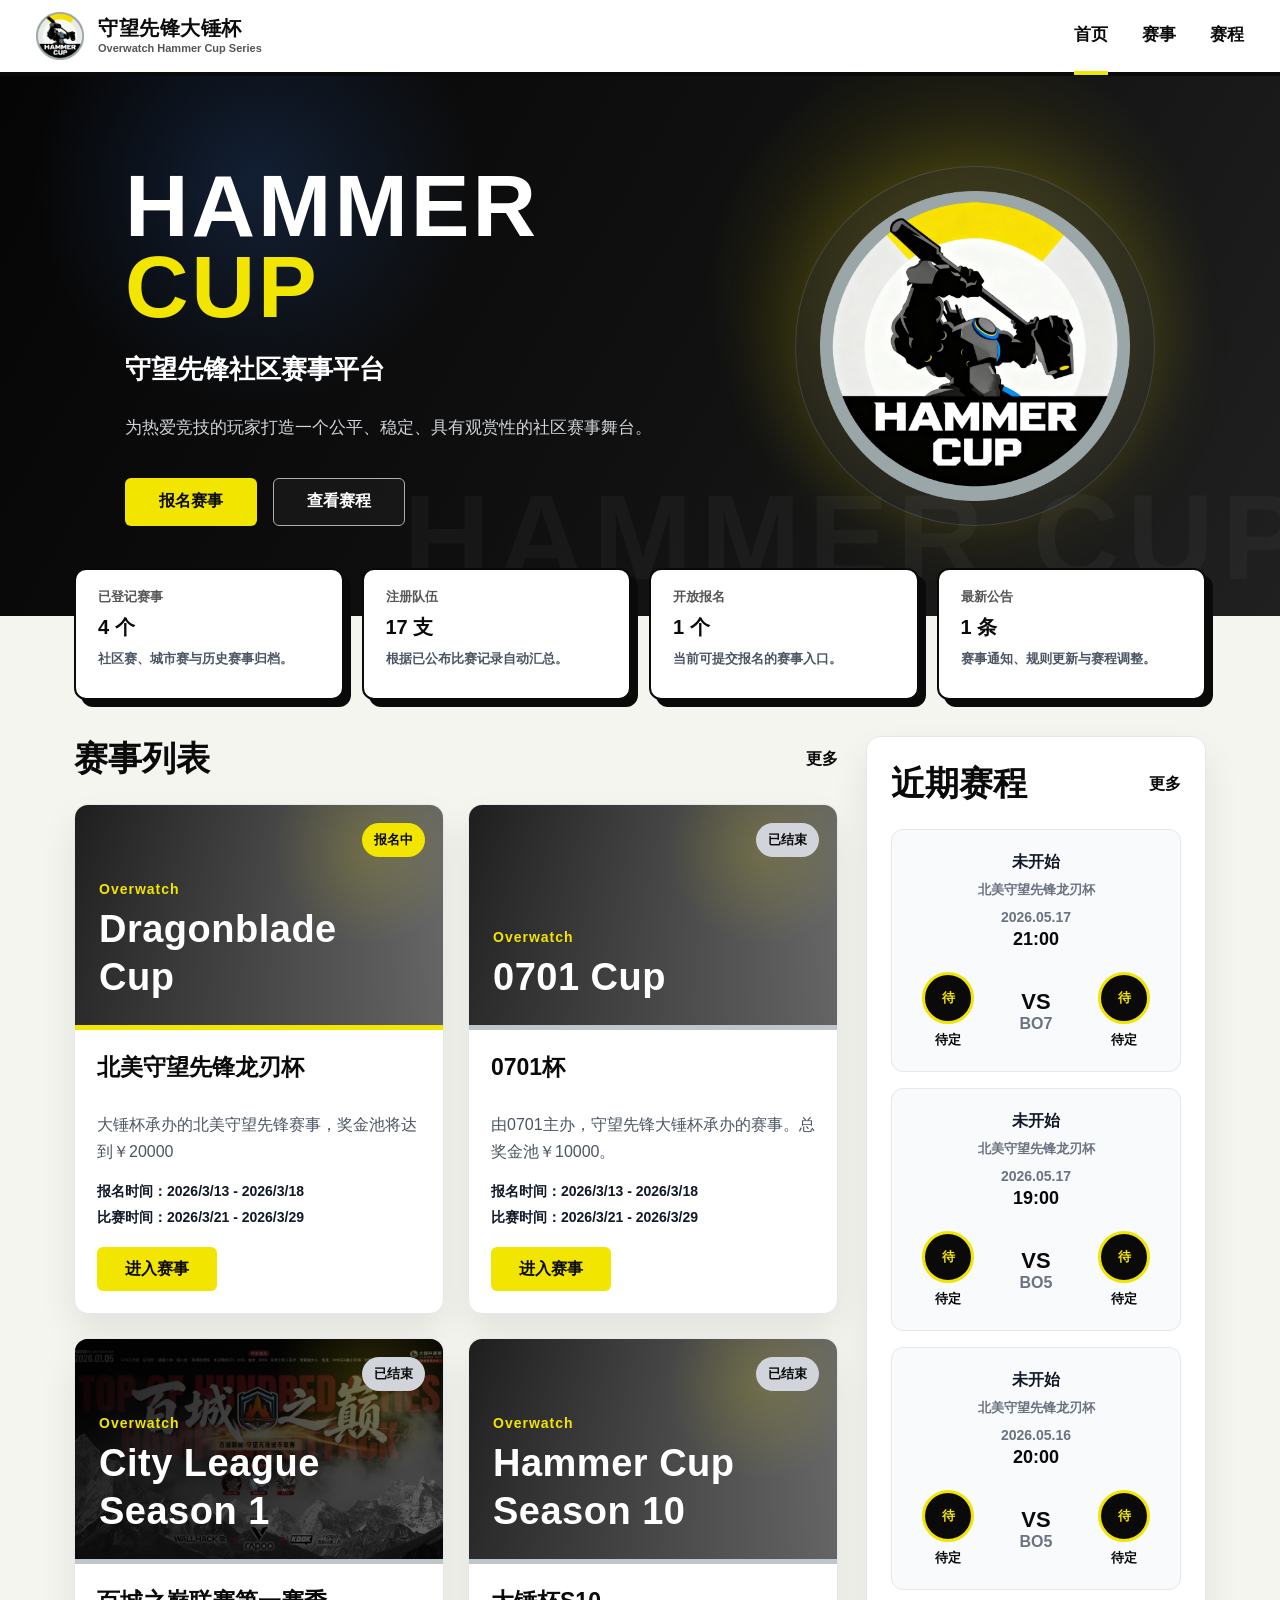
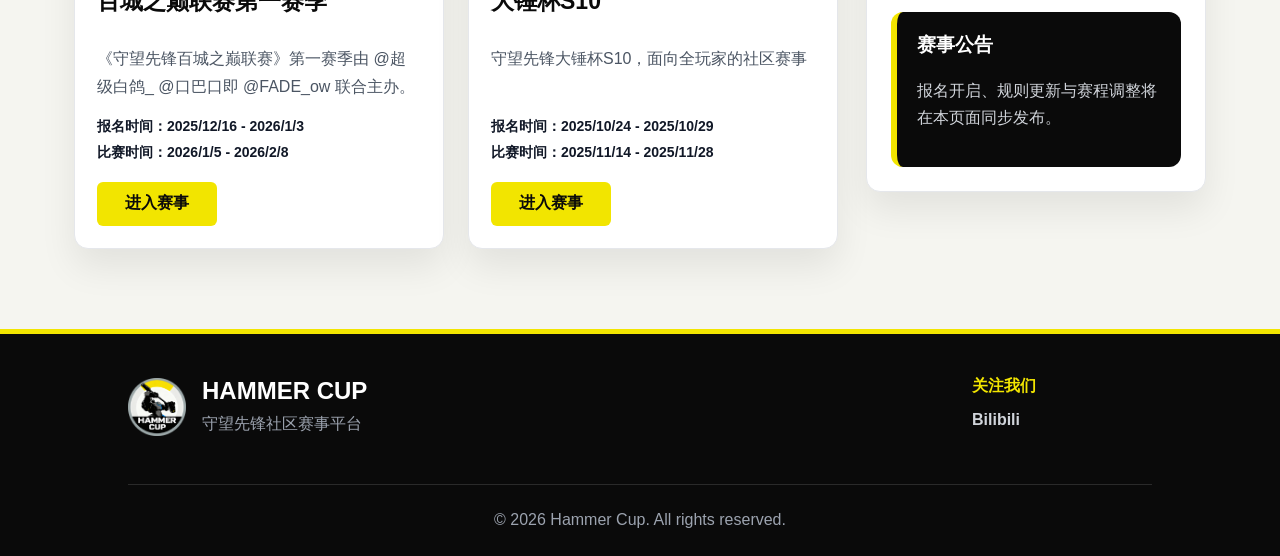
==== commit c14a2e1d: "Add files via upload" ====
--- a/index.html
+++ b/index.html
@@ -1,132 +1,91 @@
-<!DOCTYPE html>
-<html lang="zh-CN">
-<head>
-  <meta charset="UTF-8" />
-  <meta name="viewport" content="width=device-width, initial-scale=1.0" />
-  <title>守望先锋大锤杯</title>
-  <link rel="stylesheet" href="style.css" />
-</head>
-<body>
-
-  <!-- 顶部导航栏 -->
-  <header class="navbar">
-    <div class="nav-left">
-      <img src="Hammer Cup 2025 allmode.png" alt="Hammer Cup Logo" class="nav-logo" />
-      <div class="brand-text">
-        <span class="brand-main">守望先锋大锤杯</span>
-        <span class="brand-sub">Overwatch Hammer Cup Series</span>
-      </div>
-    </div>
-
-    <nav class="nav-menu">
-      <a href="index.html">首页</a>
-      <a href="news.html">公告</a>
-      <a href="events.html">赛事</a>
-      <a href="schedule.html">赛程</a>
-      <a href="teams.html">队伍</a>
-    </nav>
-  </header>
-
-  <!-- Hero 主视觉 -->
-  <section class="hero">
-    <div class="hero-content">
-      <h1>
-        HAMMER<br />
-        <span>CUP</span>
-      </h1>
-
-      <p class="hero-subtitle">
-        守望先锋社区赛事平台
-      </p>
-
-      <p class="hero-desc">
-        为热爱竞技的玩家打造一个公平、稳定、具有观赏性的社区赛事舞台。
-      </p>
-
-      <div class="hero-actions">
-        <a href="events.html" class="btn btn-primary">报名赛事</a>
-        <a href="schedule.html" class="btn btn-secondary">查看赛程</a>
-      </div>
-    </div>
-
-    <div class="hero-logo-wrap">
-      <img src="Hammer Cup 2025 allmode.png" alt="Hammer Cup Logo" class="hero-logo" />
-    </div>
-  </section>
-
-  <!-- 赛事信息卡片 -->
-  <section class="info-strip platform-cards" data-home-stats></section>
-
-  <!-- 主内容区 -->
-  <main class="main-layout">
-
-    <!-- 左侧赛事区 -->
-    <section class="tournament-section">
-      <div class="section-heading">
-        <h2>Tournament</h2>
-        <a href="events.html">更多</a>
-      </div>
-
-      <div class="tournament-grid" data-home-events></div>
-    </section>
-
-    <!-- 右侧赛程区 -->
-    <aside class="schedule-panel">
-      <div class="panel-heading">
-        <h2>Schedule</h2>
-        <a href="schedule.html">更多</a>
-      </div>
-
-      <div class="match-card">
-        <div class="match-stage">UPCOMING MATCH</div>
-        <div class="match-date">待公布</div>
-
-        <div class="match-teams">
-          <div class="team">
-            <div class="team-logo">A</div>
-            <span>Team A</span>
-          </div>
-
-          <div class="match-time">
-            <strong>20:00</strong>
-            <span>BO3</span>
-          </div>
-
-          <div class="team">
-            <div class="team-logo">B</div>
-            <span>Team B</span>
-          </div>
-        </div>
-      </div>
-
-      <div class="notice-box">
-        <h3>赛事公告</h3>
-        <p>报名开启、规则更新与赛程调整将在本页面同步发布。</p>
-      </div>
-    </aside>
-
-  </main>
-
-  <footer class="footer">
-    <div class="footer-brand">
-      <img src="Hammer Cup 2025 allmode.png" alt="Hammer Cup Logo" />
-      <div>
-        <strong>HAMMER CUP</strong>
-        <p>守望先锋社区赛事平台</p>
-      </div>
-    </div>
-
-    <div class="footer-social">
-      <h4>关注我们</h4>
-      <a href="https://space.bilibili.com/3546747374668505" target="  _blank">Bilibili</a>
-    </div>
-
-    <div class="footer-bottom">
-      <p>© 2026 Hammer Cup. All rights reserved.</p>
-    </div>
-  </footer>
-
-  <script src="data.js"></script>
-  <script src="main.js"></script>
-</body>
-</html>+<!DOCTYPE html>
+<html lang="zh-CN">
+<head>
+  <meta charset="UTF-8" />
+  <meta name="viewport" content="width=device-width, initial-scale=1.0" />
+  <title>守望先锋大锤杯</title>
+  <link rel="stylesheet" href="style.css" />
+</head>
+<body>
+
+  <header class="navbar">
+    <div class="nav-left">
+      <img src="Hammer Cup 2025 allmode.png" alt="Hammer Cup Logo" class="nav-logo" />
+      <div class="brand-text">
+        <span class="brand-main">守望先锋大锤杯</span>
+        <span class="brand-sub">Overwatch Hammer Cup Series</span>
+      </div>
+    </div>
+
+    <nav class="nav-menu">
+      <a href="index.html" class="active">首页</a>
+      <a href="events.html">赛事</a>
+      <a href="schedule.html">赛程</a>
+    </nav>
+  </header>
+
+  <section class="hero">
+    <div class="hero-content">
+      <h1>HAMMER<br /><span>CUP</span></h1>
+      <p class="hero-subtitle">守望先锋社区赛事平台</p>
+      <p class="hero-desc">为热爱竞技的玩家打造一个公平、稳定、具有观赏性的社区赛事舞台。</p>
+
+      <div class="hero-actions">
+        <a href="events.html" class="btn btn-primary">报名赛事</a>
+        <a href="schedule.html" class="btn btn-secondary">查看赛程</a>
+      </div>
+    </div>
+
+    <div class="hero-logo-wrap">
+      <img src="Hammer Cup 2025 allmode.png" alt="Hammer Cup Logo" class="hero-logo" />
+    </div>
+  </section>
+
+  <section class="info-strip platform-cards" data-home-stats></section>
+
+  <main class="main-layout">
+    <section class="tournament-section">
+      <div class="section-heading">
+        <h2>赛事列表</h2>
+        <a href="events.html">更多</a>
+      </div>
+      <div class="tournament-grid" data-home-events></div>
+    </section>
+
+    <aside class="schedule-panel">
+      <div class="panel-heading">
+        <h2>近期赛程</h2>
+        <a href="schedule.html">更多</a>
+      </div>
+      <div data-home-matches></div>
+
+      <div class="notice-box">
+        <h3>赛事公告</h3>
+        <p>报名开启、规则更新与赛程调整将在本页面同步发布。</p>
+      </div>
+    </aside>
+  </main>
+
+  <footer class="footer">
+    <div class="footer-brand">
+      <img src="Hammer Cup 2025 allmode.png" alt="Hammer Cup Logo" />
+      <div>
+        <strong>HAMMER CUP</strong>
+        <p>守望先锋社区赛事平台</p>
+      </div>
+    </div>
+
+    <div class="footer-social">
+      <h4>关注我们</h4>
+      <a href="https://space.bilibili.com/3546747374668505" target="_blank" rel="noopener noreferrer">Bilibili</a>
+    </div>
+
+    <div class="footer-bottom">
+      <p>© 2026 Hammer Cup. All rights reserved.</p>
+    </div>
+  </footer>
+
+  <script src="data.js"></script>
+  <script src="main.js"></script>
+</body>
+</html>
--- a/style.css
+++ b/style.css
@@ -1,1540 +1,2453 @@
-:root {
-  --bg: #0a0a0a;
-  --panel: #141414;
-  --panel-2: #1f1f1f;
-  --text: #ffffff;
-  --text-soft: #d1d5db;
-  --text-muted: #9ca3af;
-  --accent: #f2e500;
-  --accent-hover: #e8d90c;
-  --border: #a8b0b3;
-  --line: #2a2a2a;
-  --blue: #3b82f6;
-  --white-bg: #f5f5f0;
-}
-
-* {
-  box-sizing: border-box;
-}
-
-body {
-  margin: 0;
-  font-family: Arial, "Microsoft YaHei", "PingFang SC", sans-serif;
-  background: var(--white-bg);
-  color: var(--text);
-}
-
-a {
-  text-decoration: none;
-}
-
-/* 顶部导航栏 */
-.navbar {
-  height: 76px;
-  padding: 0 36px;
-  background: #ffffff;
-  color: #0a0a0a;
-  display: flex;
-  align-items: center;
-  justify-content: space-between;
-  border-bottom: 4px solid #0a0a0a;
-  position: sticky;
-  top: 0;
-  z-index: 50;
-}
-
-.nav-left {
-  display: flex;
-  align-items: center;
-  gap: 14px;
-}
-
-.nav-logo {
-  width: 48px;
-  height: 48px;
-  object-fit: contain;
-}
-
-.brand-text {
-  display: flex;
-  flex-direction: column;
-  justify-content: center;
-  line-height: 1.2;
-}
-
-.brand-main {
-  font-weight: 900;
-  font-size: 20px;
-  letter-spacing: 0.5px;
-  line-height: 1.1;
-  margin-bottom: 3px;
-}
-
-.brand-sub {
-  font-size: 11px;
-  color: #555;
-  font-weight: 700;
-  line-height: 1.2;
-}
-
-.nav-menu {
-  display: flex;
-  gap: 34px;
-}
-
-.nav-menu a {
-  color: #0a0a0a;
-  font-size: 17px;
-  font-weight: 800;
-  padding: 25px 0;
-  border-bottom: 4px solid transparent;
-}
-
-.nav-menu a:hover,
-.nav-menu a.active {
-  border-bottom-color: var(--accent);
-}
-
-/* Hero */
-.hero {
-  min-height: 540px;
-  position: relative;
-  overflow: hidden;
-  background:
-    radial-gradient(circle at 75% 40%, rgba(242, 229, 0, 0.22), transparent 25%),
-    radial-gradient(circle at 20% 20%, rgba(59, 130, 246, 0.18), transparent 20%),
-    linear-gradient(120deg, #050505 0%, #111111 55%, #202020 100%);
-  display: flex;
-  align-items: center;
-  justify-content: flex-start;
-  gap: 80px;
-  padding: 70px 8% 70px 14%;
-}
-
-.hero::before {
-  content: "";
-  position: absolute;
-  inset: 0;
-  background-image:
-    linear-gradient(135deg, rgba(255,255,255,0.06) 1px, transparent 1px),
-    linear-gradient(45deg, rgba(255,255,255,0.04) 1px, transparent 1px);
-  background-size: 80px 80px;
-  opacity: 0.35;
-}
-
-.hero::after {
-  content: "HAMMER CUP";
-  position: absolute;
-  right: -30px;
-  bottom: 10px;
-  font-size: 120px;
-  font-weight: 900;
-  color: rgba(255, 255, 255, 0.035);
-  letter-spacing: 8px;
-  pointer-events: none;
-}
-
-.hero-content {
-  position: relative;
-  z-index: 2;
-  max-width: 560px;
-  flex: 0 0 560px;
-}
-
-.hero h1 {
-  margin: 0;
-  font-size: 88px;
-  line-height: 0.92;
-  font-weight: 900;
-  letter-spacing: 3px;
-}
-
-.hero h1 span {
-  color: var(--accent);
-}
-
-.hero-subtitle {
-  margin-top: 24px;
-  font-size: 26px;
-  font-weight: 800;
-}
-
-.hero-desc {
-  max-width: 620px;
-  color: var(--text-soft);
-  line-height: 1.8;
-  font-size: 17px;
-}
-
-.hero-actions {
-  margin-top: 34px;
-  display: flex;
-  gap: 16px;
-}
-
-.btn {
-  display: inline-flex;
-  align-items: center;
-  justify-content: center;
-  min-width: 132px;
-  height: 48px;
-  padding: 0 24px;
-  border-radius: 6px;
-  font-weight: 900;
-  transition: 0.2s;
-}
-
-.btn-primary {
-  background: var(--accent);
-  color: #0a0a0a;
-}
-
-.btn-primary:hover {
-  background: var(--accent-hover);
-  transform: translateY(-2px);
-}
-
-.btn-secondary {
-  border: 1px solid var(--border);
-  color: #ffffff;
-  background: rgba(255, 255, 255, 0.04);
-}
-
-.btn-secondary:hover {
-  border-color: var(--accent);
-  color: var(--accent);
-}
-
-.hero-logo-wrap {
-  position: relative;
-  z-index: 2;
-  width: 360px;
-  height: 360px;
-  border-radius: 50%;
-  background: rgba(255, 255, 255, 0.04);
-  border: 1px solid rgba(255,255,255,0.12);
-  display: flex;
-  align-items: center;
-  justify-content: center;
-  box-shadow: 0 0 80px rgba(242, 229, 0, 0.15);
-}
-
-.hero-logo {
-  width: 310px;
-  height: 310px;
-  object-fit: contain;
-}
-
-/* 信息卡 */
-.info-strip {
-  max-width: 1180px;
-  margin: -48px auto 36px;
-  padding: 0 24px;
-  display: grid;
-  grid-template-columns: repeat(4, 1fr);
-  gap: 18px;
-  position: relative;
-  z-index: 5;
-}
-
-.info-card {
-  background: #ffffff;
-  color: #0a0a0a;
-  padding: 18px 22px;
-  min-height: 132px;
-  border-radius: 12px;
-  border: 2px solid #0a0a0a;
-  box-shadow: 7px 7px 0 #0a0a0a;
-}
-
-.info-card span {
-  display: block;
-  color: #555;
-  font-size: 13px;
-  font-weight: 800;
-  margin-bottom: 8px;
-}
-
-.info-card strong {
-  display: block;
-  font-size: 20px;
-  font-weight: 900;
-  margin-bottom: 8px;
-}
-
-.info-card p {
-  margin: 0;
-  color: #4b5563;
-  font-size: 13px;
-  line-height: 1.5;
-  font-weight: 700;
-}
-
-/* 主内容 */
-.main-layout {
-  max-width: 1180px;
-  margin: 0 auto 80px;
-  padding: 0 24px;
-  display: grid;
-  grid-template-columns: 1fr 340px;
-  gap: 28px;
-  color: #0a0a0a;
-}
-
-.section-heading,
-.panel-heading {
-  display: flex;
-  align-items: center;
-  justify-content: space-between;
-  margin-bottom: 22px;
-}
-
-.section-heading h2,
-.panel-heading h2 {
-  font-size: 34px;
-  margin: 0;
-  font-weight: 900;
-}
-
-.section-heading a,
-.panel-heading a {
-  color: #0a0a0a;
-  font-weight: 900;
-}
-
-.section-heading a:hover,
-.panel-heading a:hover {
-  color: var(--accent);
-}
-
-.tournament-grid {
-  display: grid;
-  grid-template-columns: repeat(2, 1fr);
-  gap: 24px;
-}
-
-.tournament-card {
-  background: #ffffff;
-  border-radius: 14px;
-  overflow: hidden;
-  border: 1px solid #e5e7eb;
-  box-shadow: 0 18px 36px rgba(0, 0, 0, 0.08);
-  display: flex;
-  flex-direction: column;
-}
-
-.card-banner {
-  height: 225px;
-  position: relative;
-  background:
-    linear-gradient(120deg, rgba(0,0,0,0.9), rgba(0,0,0,0.65)),
-    radial-gradient(circle at 75% 40%, rgba(242, 229, 0, 0.35), transparent 28%),
-    linear-gradient(135deg, #111111, #272727);
-  background-size: cover;
-  background-position: center;
-  background-repeat: no-repeat;
-  border-bottom: 5px solid var(--accent);
-}
-
-.card-banner.secondary {
-  border-bottom-color: #bfc6c9;
-}
-
-.card-banner::after {
-  content: "";
-  position: absolute;
-  inset: 0;
-  background:
-    radial-gradient(circle at 80% 20%, rgba(242, 229, 0, 0.16), transparent 28%),
-    linear-gradient(to bottom, rgba(0,0,0,0.05), rgba(0,0,0,0.25));
-  pointer-events: none;
-}
-
-.status-tag,
-.banner-text {
-  z-index: 2;
-}
-
-.status-tag {
-  position: absolute;
-  top: 18px;
-  right: 18px;
-  background: var(--accent);
-  color: #0a0a0a;
-  padding: 8px 12px;
-  border-radius: 999px;
-  font-size: 13px;
-  font-weight: 900;
-}
-
-.status-tag.gray {
-  background: #d1d5db;
-}
-
-.banner-text {
-  position: absolute;
-  left: 24px;
-  right: 24px;
-  bottom: 24px;
-  color: #ffffff;
-}
-
-.banner-text span {
-  color: var(--accent);
-  font-weight: 900;
-  letter-spacing: 1px;
-  font-size: 14px;
-}
-
-.cover-title-en {
-  margin: 8px 0 0;
-  font-size: 38px;
-  line-height: 1.05;
-  font-weight: 900;
-  letter-spacing: 0.5px;
-  color: #ffffff;
-}
-
-.card-body {
-  padding: 22px;
-  display: flex;
-  flex-direction: column;
-  flex: 1;
-}
-
-.card-body h3 {
-  margin: 0 0 12px;
-  font-size: 23px;
-  font-weight: 900;
-}
-
-.card-body p {
-  color: #4b5563;
-  line-height: 1.7;
-  margin-bottom: 18px;
-}
-
-.card-meta {
-  display: flex;
-  flex-direction: column;
-  gap: 8px;
-  color: #111827;
-  font-weight: 800;
-  font-size: 14px;
-  margin-bottom: 20px;
-}
-
-.card-link {
-  display: inline-flex;
-  align-items: center;
-  justify-content: center;
-  width: 120px;
-  height: 44px;
-  padding: 0 18px;
-  color: #0a0a0a;
-  background: var(--accent);
-  border-radius: 6px;
-  font-weight: 900;
-  text-align: center;
-  margin-top: auto;
-}
-
-.card-link:hover {
-  background: #0a0a0a;
-  color: #ffffff;
-}
-
-.card-link:hover {
-  background: #0a0a0a;
-  color: #ffffff;
-}
-
-.tournament-card {
-  background: #ffffff;
-  border-radius: 14px;
-  overflow: hidden;
-  border: 1px solid #e5e7eb;
-  box-shadow: 0 18px 36px rgba(0, 0, 0, 0.08);
-  display: flex;
-  flex-direction: column;
-}
-
-.card-body {
-  padding: 22px;
-  display: flex;
-  flex-direction: column;
-  flex: 1;
-}
-
-.card-meta {
-  display: flex;
-  flex-direction: column;
-  gap: 8px;
-  color: #111827;
-  font-weight: 800;
-  font-size: 14px;
-  margin-bottom: 20px;
-}
-
-.card-link {
-  margin-top: auto;
-}
-
-/* 赛程面板 */
-.schedule-panel {
-  background: #ffffff;
-  border-radius: 14px;
-  padding: 24px;
-  align-self: start;
-  border: 1px solid #e5e7eb;
-  box-shadow: 0 18px 36px rgba(0, 0, 0, 0.08);
-}
-
-.match-card {
-  background: #f8fafc;
-  border-radius: 12px;
-  padding: 22px;
-  border: 1px solid #e5e7eb;
-  text-align: center;
-}
-
-.match-stage {
-  font-weight: 900;
-  color: #111827;
-  margin-bottom: 8px;
-}
-
-.match-date {
-  color: #6b7280;
-  font-weight: 700;
-  margin-bottom: 22px;
-}
-
-.match-teams {
-  display: grid;
-  grid-template-columns: 1fr 80px 1fr;
-  align-items: center;
-  gap: 14px;
-}
-
-.team {
-  display: flex;
-  flex-direction: column;
-  align-items: center;
-  gap: 7px;
-  font-weight: 800;
-  font-size: 13px;
-}
-
-.team-logo {
-  width: 52px;
-  height: 52px;
-  border-radius: 50%;
-  background: #0a0a0a;
-  color: var(--accent);
-  display: flex;
-  align-items: center;
-  justify-content: center;
-  font-weight: 900;
-  border: 3px solid var(--accent);
-}
-
-.match-time strong {
-  display: block;
-  font-size: 22px;
-}
-
-.match-time span {
-  color: #6b7280;
-  font-weight: 800;
-}
-
-.notice-box {
-  margin-top: 22px;
-  padding: 20px;
-  background: #0a0a0a;
-  color: #ffffff;
-  border-radius: 12px;
-  border-left: 6px solid var(--accent);
-}
-
-.notice-box h3 {
-  margin-top: 0;
-}
-
-.notice-box p {
-  color: var(--text-soft);
-  line-height: 1.7;
-}
-
-/* Footer */
-.footer {
-  background: #0a0a0a;
-  color: #ffffff;
-  padding: 42px 10% 24px;
-  display: grid;
-  grid-template-columns: 1fr auto;
-  gap: 36px;
-  border-top: 5px solid var(--accent);
-}
-
-.footer-brand {
-  display: flex;
-  align-items: center;
-  gap: 16px;
-}
-
-.footer-brand img {
-  width: 58px;
-  height: 58px;
-  object-fit: contain;
-}
-
-.footer-brand strong {
-  display: block;
-  font-size: 24px;
-  font-weight: 900;
-  margin-bottom: 6px;
-}
-
-.footer p {
-  margin: 0;
-  color: #9ca3af;
-  line-height: 1.6;
-}
-
-.footer h4 {
-  margin: 0 0 14px;
-  font-size: 16px;
-  color: var(--accent);
-}
-
-.footer-social {
-  display: flex;
-  flex-direction: column;
-  align-items: flex-start;
-  justify-self: end;
-  text-align: left;
-  min-width: 180px;
-}
-
-.footer-social a {
-  color: #d1d5db;
-  margin-bottom: 9px;
-  font-weight: 700;
-  transition: 0.18s;
-}
-
-.footer-social a:hover {
-  color: var(--accent);
-}
-
-.footer-bottom {
-  grid-column: 1 / -1;
-  padding-top: 22px;
-  margin-top: 10px;
-  border-top: 1px solid #2a2a2a;
-  text-align: center;
-}
-
-/* 手机适配 */
-@media (max-width: 980px) {
-  .navbar {
-    height: auto;
-    padding: 18px 24px;
-    flex-wrap: wrap;
-    gap: 16px;
-  }
-
-  .nav-menu {
-    order: 3;
-    width: 100%;
-    justify-content: center;
-    gap: 22px;
-  }
-
-  .hero {
-    flex-direction: column;
-    text-align: center;
-    padding: 70px 24px;
-  }
-
-  .hero h1 {
-    font-size: 64px;
-  }
-
-  .hero-actions {
-    justify-content: center;
-  }
-
-  .hero-logo-wrap {
-    margin-top: 50px;
-    width: 280px;
-    height: 280px;
-  }
-
-  .hero-logo {
-    width: 240px;
-    height: 240px;
-  }
-
-  .info-strip {
-    grid-template-columns: repeat(2, 1fr);
-    margin-top: 24px;
-  }
-
-  .main-layout {
-    grid-template-columns: 1fr;
-  }
-}
-
-@media (max-width: 640px) {
-  .footer {
-    grid-template-columns: 1fr;
-    text-align: center;
-    padding: 36px 24px 22px;
-  }
-
-  .footer-brand {
-    justify-content: center;
-  }
-
-  .footer-bottom {
-    text-align: center;
-  }
-}
-
-/* ========== 子页面通用样式 ========== */
-
-.page-hero {
-  min-height: 320px;
-  padding: 90px 24px;
-  text-align: center;
-  color: #ffffff;
-  background:
-    linear-gradient(rgba(0, 0, 0, 0.72), rgba(0, 0, 0, 0.9)),
-    radial-gradient(circle at 70% 30%, rgba(242, 229, 0, 0.2), transparent 28%),
-    linear-gradient(135deg, #111111, #1f1f1f);
-  position: relative;
-  overflow: hidden;
-}
-
-.page-hero::after {
-  content: "";
-  position: absolute;
-  inset: 0;
-  background-image:
-    linear-gradient(135deg, rgba(255,255,255,0.05) 1px, transparent 1px);
-  background-size: 70px 70px;
-  opacity: 0.25;
-}
-
-.page-hero h1 {
-  position: relative;
-  z-index: 2;
-  margin: 0;
-  font-size: 64px;
-  font-weight: 900;
-  letter-spacing: 2px;
-}
-
-.page-hero p {
-  position: relative;
-  z-index: 2;
-  margin: 18px auto 0;
-  max-width: 720px;
-  color: #d1d5db;
-  font-size: 18px;
-  line-height: 1.8;
-}
-
-.page-container {
-  max-width: 1180px;
-  margin: 0 auto;
-  padding: 60px 24px 90px;
-  color: #0a0a0a;
-}
-
-.page-tag {
-  display: inline-block;
-  background: var(--accent);
-  color: #0a0a0a;
-  padding: 8px 12px;
-  border-radius: 999px;
-  font-weight: 900;
-  font-size: 13px;
-}
-
-/* ========== 赛程页 ========== */
-
-.schedule-list {
-  display: flex;
-  flex-direction: column;
-  gap: 18px;
-}
-
-.schedule-row {
-  background: #ffffff;
-  border: 2px solid #0a0a0a;
-  box-shadow: 6px 6px 0 #0a0a0a;
-  border-radius: 14px;
-  padding: 22px;
-  display: grid;
-  grid-template-columns: 150px 1fr 90px;
-  align-items: center;
-  gap: 24px;
-}
-
-.schedule-date {
-  border-right: 1px solid #e5e7eb;
-  padding-right: 20px;
-}
-
-.schedule-date strong {
-  display: block;
-  font-size: 22px;
-  font-weight: 900;
-}
-
-.schedule-date span {
-  color: #6b7280;
-  font-weight: 800;
-}
-
-.schedule-info h3 {
-  margin: 10px 0 6px;
-  font-size: 24px;
-  font-weight: 900;
-}
-
-.schedule-info p {
-  margin: 0;
-  color: #6b7280;
-  font-weight: 700;
-}
-
-.status-tag.small {
-  position: static;
-  display: inline-block;
-  font-size: 12px;
-  padding: 6px 10px;
-}
-
-.mini-btn {
-  background: #0a0a0a;
-  color: #ffffff;
-  padding: 10px 14px;
-  border-radius: 6px;
-  text-align: center;
-  font-weight: 900;
-}
-
-.mini-btn:hover {
-  background: var(--accent);
-  color: #0a0a0a;
-}
-
-/* ========== 队伍页 ========== */
-
-.team-grid {
-  display: grid;
-  grid-template-columns: repeat(4, 1fr);
-  gap: 22px;
-}
-
-.team-card {
-  background: #ffffff;
-  border-radius: 14px;
-  border: 2px solid #0a0a0a;
-  box-shadow: 6px 6px 0 #0a0a0a;
-  padding: 28px;
-  text-align: center;
-}
-
-.team-badge {
-  width: 74px;
-  height: 74px;
-  margin: 0 auto 18px;
-  border-radius: 50%;
-  background: #0a0a0a;
-  color: var(--accent);
-  border: 4px solid var(--accent);
-  display: flex;
-  align-items: center;
-  justify-content: center;
-  font-size: 26px;
-  font-weight: 900;
-}
-
-.team-card h3 {
-  margin: 0 0 10px;
-  font-size: 24px;
-  font-weight: 900;
-}
-
-.team-card p {
-  color: #6b7280;
-}
-
-.team-card span {
-  font-weight: 900;
-}
-
-/* ========== 规则页 ========== */
-
-.rules-layout {
-  max-width: 920px;
-}
-
-.rule-block {
-  background: #ffffff;
-  border-radius: 14px;
-  border-left: 8px solid var(--accent);
-  padding: 28px;
-  margin-bottom: 24px;
-  box-shadow: 0 14px 30px rgba(0,0,0,0.08);
-}
-
-.rule-block h2 {
-  margin-top: 0;
-  font-size: 26px;
-  font-weight: 900;
-}
-
-.rule-block p {
-  color: #4b5563;
-  line-height: 1.9;
-  font-size: 16px;
-}
-
-/* ========== 报名页 ========== */
-
-.register-hero {
-  background:
-    linear-gradient(rgba(0, 0, 0, 0.7), rgba(0,0,0,0.92)),
-    radial-gradient(circle at 50% 30%, rgba(242, 229, 0, 0.28), transparent 30%),
-    linear-gradient(135deg, #050505, #1f1f1f);
-}
-
-.register-layout {
-  display: grid;
-  grid-template-columns: 1fr 340px;
-  gap: 28px;
-}
-
-.register-card {
-  background: #ffffff;
-  border-radius: 16px;
-  border: 2px solid #0a0a0a;
-  box-shadow: 8px 8px 0 #0a0a0a;
-  padding: 36px;
-}
-
-.register-card h2 {
-  margin: 22px 0 14px;
-  font-size: 34px;
-  font-weight: 900;
-}
-
-.register-card p {
-  color: #4b5563;
-  line-height: 1.8;
-}
-
-.register-info {
-  display: grid;
-  grid-template-columns: repeat(3, 1fr);
-  gap: 18px;
-  margin: 28px 0;
-}
-
-.register-info div {
-  background: #f3f4f6;
-  border-radius: 12px;
-  padding: 18px;
-}
-
-.register-info span {
-  display: block;
-  color: #6b7280;
-  font-size: 14px;
-  font-weight: 800;
-  margin-bottom: 8px;
-}
-
-.register-info strong {
-  font-size: 20px;
-  font-weight: 900;
-}
-
-.register-btn {
-  width: fit-content;
-}
-
-.register-side {
-  background: #0a0a0a;
-  color: #ffffff;
-  border-radius: 16px;
-  padding: 28px;
-  align-self: start;
-  border-top: 8px solid var(--accent);
-}
-
-.register-side h3 {
-  margin-top: 0;
-  font-size: 24px;
-}
-
-.register-side ul {
-  padding-left: 20px;
-  color: #d1d5db;
-  line-height: 2;
-}
-
-/* ========== 公告页 ========== */
-
-.news-list {
-  display: flex;
-  flex-direction: column;
-  gap: 22px;
-}
-
-.news-card {
-  background: #ffffff;
-  padding: 28px;
-  border-radius: 14px;
-  border: 2px solid #0a0a0a;
-  box-shadow: 6px 6px 0 #0a0a0a;
-}
-
-.news-date {
-  display: inline-block;
-  color: #0a0a0a;
-  background: var(--accent);
-  padding: 6px 10px;
-  border-radius: 999px;
-  font-weight: 900;
-  font-size: 13px;
-}
-
-.news-card h2 {
-  font-size: 28px;
-  margin: 18px 0 12px;
-  font-weight: 900;
-}
-
-.news-card p {
-  color: #4b5563;
-  line-height: 1.8;
-}
-
-.news-card a {
-  color: #0a0a0a;
-  font-weight: 900;
-  border-bottom: 3px solid var(--accent);
-}
-
-/* ========== 子页面手机适配 ========== */
-
-@media (max-width: 980px) {
-  .schedule-row {
-    grid-template-columns: 1fr;
-  }
-
-  .schedule-date {
-    border-right: none;
-    border-bottom: 1px solid #e5e7eb;
-    padding-right: 0;
-    padding-bottom: 14px;
-  }
-
-  .team-grid {
-    grid-template-columns: repeat(2, 1fr);
-  }
-
-  .register-layout {
-    grid-template-columns: 1fr;
-  }
-
-  .register-info {
-    grid-template-columns: 1fr;
-  }
-}
-
-@media (max-width: 640px) {
-  .page-hero h1 {
-    font-size: 42px;
-  }
-
-  .page-container {
-    padding: 42px 18px 70px;
-  }
-
-  .team-grid {
-    grid-template-columns: 1fr;
-  }
-
-  .schedule-row {
-    box-shadow: 4px 4px 0 #0a0a0a;
-  }
-
-  .news-card h2 {
-    font-size: 23px;
-  }
-}
-
-/* ========== 赛事平台页面 ========== */
-
-.event-filter-bar {
-  display: flex;
-  flex-wrap: wrap;
-  gap: 12px;
-  margin-bottom: 28px;
-}
-
-.filter-pill {
-  display: inline-block;
-  background: #ffffff;
-  border: 2px solid #0a0a0a;
-  padding: 9px 16px;
-  border-radius: 999px;
-  font-weight: 900;
-  color: #0a0a0a;
-}
-
-.filter-pill.active {
-  background: var(--accent);
-}
-
-.platform-event-grid {
-  display: grid;
-  grid-template-columns: 1fr;
-  gap: 28px;
-}
-
-.platform-event-card {
-  display: grid;
-  grid-template-columns: 360px 1fr;
-  background: #ffffff;
-  border: 2px solid #0a0a0a;
-  box-shadow: 6px 6px 0 #0a0a0a;
-  border-radius: 16px;
-  overflow: hidden;
-}
-
-.platform-event-cover {
-  min-height: 300px;
-  padding: 26px;
-  color: #ffffff;
-  position: relative;
-  display: flex;
-  align-items: flex-end;
-  overflow: hidden;
-  background-size: cover;
-  background-position: center;
-  background-repeat: no-repeat;
-}
-
-.platform-event-cover::after {
-  content: "";
-  position: absolute;
-  inset: 0;
-  background:
-    radial-gradient(circle at 78% 30%, rgba(242,229,0,0.12), transparent 24%),
-    linear-gradient(to bottom, rgba(0,0,0,0.04), rgba(0,0,0,0.34));
-  pointer-events: none;
-}
-
-.platform-event-cover > * {
-  position: relative;
-  z-index: 2;
-}
-
-.platform-event-cover.preparing,
-.platform-event-cover.finished,
-.platform-event-cover.open {
-  background-position: center;
-}
-
-.event-status-tag {
-  position: absolute;
-  top: 18px;
-  left: 18px;
-  background: rgba(255,255,255,0.92);
-  color: #0a0a0a;
-  padding: 8px 14px;
-  border-radius: 999px;
-  font-weight: 900;
-  font-size: 13px;
-  box-shadow: 0 8px 18px rgba(0,0,0,0.12);
-}
-
-.event-status-tag.gray {
-  background: rgba(229,231,235,0.95);
-}
-
-.event-status-tag.dark {
-  background: rgba(17,24,39,0.92);
-  color: #ffffff;
-}
-
-.platform-event-cover h2 {
-  margin: 10px 0 0;
-  font-size: 36px;
-  line-height: 1.08;
-  font-weight: 900;
-  letter-spacing: 0.4px;
-  max-width: 92%;
-  text-shadow: 0 2px 14px rgba(0,0,0,0.35);
-}
-
-.event-kicker {
-  color: var(--accent);
-  font-weight: 900;
-  letter-spacing: 1px;
-  font-size: 15px;
-  text-shadow: 0 2px 10px rgba(0,0,0,0.35);
-}
-
-.platform-event-body {
-  padding: 34px;
-  color: #0a0a0a;
-  display: flex;
-  flex-direction: column;
-  justify-content: center;
-}
-
-.platform-event-body h3 {
-  margin: 0 0 14px;
-  font-size: 26px;
-  font-weight: 900;
-}
-
-.platform-event-body p {
-  color: #4b5563;
-  line-height: 1.8;
-  margin-bottom: 22px;
-}
-
-.event-meta-grid {
-  display: grid;
-  grid-template-columns: repeat(3, 1fr);
-  gap: 14px;
-  margin-bottom: 24px;
-}
-
-.event-meta-grid div {
-  background: #f3f4f6;
-  padding: 16px;
-  border-radius: 12px;
-}
-
-.event-meta-grid span {
-  display: block;
-  color: #6b7280;
-  font-size: 13px;
-  font-weight: 800;
-  margin-bottom: 8px;
-}
-
-.event-meta-grid strong {
-  font-size: 16px;
-  font-weight: 900;
-}
-
-.muted-link {
-  background: #d1d5db;
-}
-
-/* ========== 单赛事详情页 ========== */
-
-.event-detail-hero {
-  min-height: 520px;
-  padding: 80px 10%;
-  display: flex;
-  align-items: center;
-  justify-content: space-between;
-  background:
-    radial-gradient(circle at 75% 40%, rgba(242, 229, 0, 0.25), transparent 25%),
-    radial-gradient(circle at 20% 20%, rgba(59, 130, 246, 0.16), transparent 20%),
-    linear-gradient(120deg, #050505 0%, #111111 55%, #202020 100%);
-  color: #ffffff;
-  position: relative;
-  overflow: hidden;
-}
-
-.event-detail-hero::after {
-  content: "EVENT DETAIL";
-  position: absolute;
-  right: -20px;
-  bottom: 20px;
-  font-size: 110px;
-  font-weight: 900;
-  color: rgba(255,255,255,0.035);
-  letter-spacing: 6px;
-}
-
-.event-detail-content {
-  max-width: 680px;
-  position: relative;
-  z-index: 2;
-}
-
-.event-detail-content h1 {
-  font-size: 70px;
-  line-height: 1;
-  margin: 24px 0;
-  font-weight: 900;
-}
-
-.event-detail-content p {
-  color: #d1d5db;
-  font-size: 18px;
-  line-height: 1.8;
-}
-
-.event-detail-logo {
-  width: 330px;
-  height: 330px;
-  border-radius: 50%;
-  background: rgba(255,255,255,0.04);
-  border: 1px solid rgba(255,255,255,0.12);
-  display: flex;
-  align-items: center;
-  justify-content: center;
-  box-shadow: 0 0 80px rgba(242,229,0,0.15);
-  position: relative;
-  z-index: 2;
-}
-
-.event-detail-logo img {
-  width: 285px;
-  height: 285px;
-  object-fit: contain;
-}
-
-.event-detail-info {
-  max-width: 1180px;
-  margin: -48px auto 54px;
-  padding: 0 24px;
-  display: grid;
-  grid-template-columns: repeat(4, 1fr);
-  gap: 18px;
-  position: relative;
-  z-index: 3;
-}
-
-.event-detail-info div {
-  background: #ffffff;
-  color: #0a0a0a;
-  padding: 24px;
-  border-radius: 12px;
-  border: 2px solid #0a0a0a;
-  box-shadow: 8px 8px 0 #0a0a0a;
-}
-
-.event-detail-info span {
-  display: block;
-  color: #555;
-  font-size: 14px;
-  font-weight: 800;
-  margin-bottom: 10px;
-}
-
-.event-detail-info strong {
-  font-size: 22px;
-  font-weight: 900;
-}
-
-.event-detail-layout {
-  max-width: 1180px;
-  margin: 0 auto 90px;
-  padding: 0 24px;
-  display: grid;
-  grid-template-columns: 220px 1fr;
-  gap: 34px;
-  color: #0a0a0a;
-}
-
-.event-sidebar {
-  background: #ffffff;
-  border: 2px solid #0a0a0a;
-  box-shadow: 6px 6px 0 #0a0a0a;
-  border-radius: 14px;
-  padding: 18px;
-  align-self: start;
-  position: sticky;
-  top: 100px;
-}
-
-.event-sidebar a {
-  display: block;
-  color: #0a0a0a;
-  font-weight: 900;
-  padding: 13px 12px;
-  border-radius: 8px;
-}
-
-.event-sidebar a:hover {
-  background: var(--accent);
-}
-
-.event-detail-main {
-  display: flex;
-  flex-direction: column;
-  gap: 28px;
-}
-
-.event-section {
-  background: #ffffff;
-  border-radius: 16px;
-  border: 2px solid #0a0a0a;
-  box-shadow: 6px 6px 0 #0a0a0a;
-  padding: 32px;
-}
-
-.event-section h2 {
-  margin-top: 0;
-  font-size: 34px;
-  font-weight: 900;
-}
-
-.event-section p {
-  color: #4b5563;
-  line-height: 1.9;
-}
-
-.schedule-list.compact .schedule-row {
-  box-shadow: none;
-  border: 1px solid #e5e7eb;
-}
-
-.mini-team-grid {
-  display: grid;
-  grid-template-columns: repeat(3, 1fr);
-  gap: 18px;
-}
-
-.mini-team-card {
-  background: #f3f4f6;
-  border-radius: 14px;
-  padding: 22px;
-  text-align: center;
-}
-
-.mini-team-card .team-badge {
-  width: 58px;
-  height: 58px;
-  font-size: 20px;
-}
-
-.mini-team-card h3 {
-  margin: 10px 0 4px;
-}
-
-.compact-news {
-  box-shadow: none;
-  border: 1px solid #e5e7eb;
-  margin-bottom: 16px;
-}
-
-.compact-news h3 {
-  margin: 16px 0 8px;
-  font-size: 22px;
-}
-
-.register-event-section {
-  background:
-    linear-gradient(135deg, #ffffff, #f8fafc);
-  border-left: 10px solid var(--accent);
-}
-
-/* 响应式 */
-@media (max-width: 980px) {
-  .platform-event-card {
-    grid-template-columns: 1fr;
-  }
-
-  .event-detail-hero {
-    flex-direction: column;
-    text-align: center;
-    padding: 70px 24px;
-  }
-
-  .event-detail-content h1 {
-    font-size: 50px;
-  }
-
-  .event-detail-logo {
-    margin-top: 40px;
-    width: 260px;
-    height: 260px;
-  }
-
-  .event-detail-logo img {
-    width: 220px;
-    height: 220px;
-  }
-
-  .event-detail-info {
-    grid-template-columns: repeat(2, 1fr);
-    margin-top: 24px;
-  }
-
-  .event-detail-layout {
-    grid-template-columns: 1fr;
-  }
-
-  .event-sidebar {
-    position: static;
-  }
-
-  .mini-team-grid {
-    grid-template-columns: 1fr;
-  }
-}
-
-@media (max-width: 640px) {
-  .event-meta-grid {
-    grid-template-columns: 1fr;
-  }
-
-  .event-detail-info {
-    grid-template-columns: 1fr;
-  }
-
-  .platform-event-cover h2 {
-    font-size: 28px;
-  }
-
-  .event-section {
-    padding: 24px;
-  }
-
-  .event-section h2 {
-    font-size: 28px;
-  }
-}
-
-/* ========== 平台首页入口卡片 ========== */
-
-.platform-cards {
-  align-items: stretch;
-}
-
-.platform-card {
-  display: block;
-  min-height: 132px;
-  transition: 0.18s ease;
-}
-
-.platform-card:hover {
-  transform: translateY(-4px);
-  background: var(--accent);
-}
-
-.platform-card:hover span,
-.platform-card:hover strong,
-.platform-card:hover p {
-  color: #0a0a0a;
+/* =========================================================
+   Hammer Cup / Event Site Stylesheet
+   Cleaned version: base → layout → modules → bracket → responsive
+   ========================================================= */
+
+/* ========== 01. Design Tokens ========== */
+:root {
+  --black: #0a0a0a;
+  --white: #ffffff;
+  --page-bg: #f5f5f0;
+  --surface: #ffffff;
+  --surface-soft: #f8fafc;
+  --surface-muted: #f3f4f6;
+
+  --text-main: #0a0a0a;
+  --text-invert: #ffffff;
+  --text-soft: #d1d5db;
+  --text-muted: #6b7280;
+  --text-light: #9ca3af;
+
+  --accent: #f2e500;
+  --accent-hover: #e8d90c;
+  --border: #a8b0b3;
+  --border-light: #e5e7eb;
+
+  --radius-sm: 6px;
+  --radius-md: 8px;
+  --radius-lg: 12px;
+  --radius-xl: 14px;
+  --radius-2xl: 16px;
+  --radius-pill: 999px;
+
+  --shadow-hard-sm: 3px 3px 0 var(--black);
+  --shadow-hard-md: 4px 4px 0 var(--black);
+  --shadow-hard-lg: 6px 6px 0 var(--black);
+  --shadow-hard-xl: 8px 8px 0 var(--black);
+  --shadow-soft: 0 18px 36px rgba(0, 0, 0, 0.08);
+
+  --container: 1180px;
+
+  /* Legacy aliases: keep these so older CSS/inline code will not break. */
+  --bg: var(--black);
+  --text: var(--text-invert);
+  --text-muted-old: var(--text-light);
+  --white-bg: var(--page-bg);
+}
+
+/* ========== 02. Base ========== */
+* {
+  box-sizing: border-box;
+}
+
+html {
+  scroll-behavior: smooth;
+}
+
+body {
+  margin: 0;
+  font-family: Arial, "Microsoft YaHei", "PingFang SC", sans-serif;
+  background: var(--page-bg);
+  color: var(--text-invert);
+}
+
+a {
+  color: inherit;
+  text-decoration: none;
+}
+
+button {
+  font-family: inherit;
+}
+
+img {
+  max-width: 100%;
+}
+
+/* ========== 03. Navbar ========== */
+.navbar {
+  height: 76px;
+  padding: 0 36px;
+  background: var(--white);
+  color: var(--black);
+  display: flex;
+  align-items: center;
+  justify-content: space-between;
+  border-bottom: 4px solid var(--black);
+  position: sticky;
+  top: 0;
+  z-index: 50;
+}
+
+.nav-left {
+  display: flex;
+  align-items: center;
+  gap: 14px;
+}
+
+.nav-logo {
+  width: 48px;
+  height: 48px;
+  object-fit: contain;
+}
+
+.brand-text {
+  display: flex;
+  flex-direction: column;
+  justify-content: center;
+  line-height: 1.2;
+}
+
+.brand-main {
+  margin-bottom: 3px;
+  font-size: 20px;
+  line-height: 1.1;
+  font-weight: 900;
+  letter-spacing: 0.5px;
+}
+
+.brand-sub {
+  color: #555;
+  font-size: 11px;
+  line-height: 1.2;
+  font-weight: 700;
+}
+
+.nav-menu {
+  display: flex;
+  gap: 34px;
+}
+
+.nav-menu a {
+  color: var(--black);
+  font-size: 17px;
+  font-weight: 800;
+  padding: 25px 0;
+  border-bottom: 4px solid transparent;
+}
+
+.nav-menu a:hover,
+.nav-menu a.active {
+  border-bottom-color: var(--accent);
+}
+
+/* ========== 04. Buttons / Small Components ========== */
+.btn,
+.card-link,
+.mini-btn,
+.view-all-matches,
+.news-toggle-btn,
+.filter-pill {
+  display: inline-flex;
+  align-items: center;
+  justify-content: center;
+  font-weight: 900;
+  cursor: pointer;
+}
+
+.btn {
+  min-width: 132px;
+  height: 48px;
+  padding: 0 24px;
+  border-radius: var(--radius-sm);
+  transition: 0.2s;
+}
+
+.btn-primary {
+  background: var(--accent);
+  color: var(--black);
+}
+
+.btn-primary:hover {
+  background: var(--accent-hover);
+  transform: translateY(-2px);
+}
+
+.btn-secondary {
+  border: 1px solid var(--border);
+  color: var(--white);
+  background: rgba(255, 255, 255, 0.04);
+}
+
+.btn-secondary:hover {
+  border-color: var(--accent);
+  color: var(--accent);
+}
+
+.card-link {
+  width: 120px;
+  height: 44px;
+  padding: 0 18px;
+  color: var(--black);
+  background: var(--accent);
+  border-radius: var(--radius-sm);
+  text-align: center;
+}
+
+.card-link:hover,
+.mini-btn:hover,
+.view-all-matches:hover,
+.news-toggle-btn:hover {
+  background: var(--accent);
+  color: var(--black);
+}
+
+.mini-btn {
+  width: 88px;
+  height: 44px;
+  background: var(--black);
+  color: var(--white);
+  border-radius: var(--radius-md);
+  text-align: center;
+  font-size: 16px;
+}
+
+.view-all-matches,
+.news-toggle-btn {
+  background: var(--black);
+  color: var(--white);
+  border: none;
+  border-radius: var(--radius-md);
+}
+
+.view-all-matches {
+  width: fit-content;
+  margin-top: 18px;
+  padding: 12px 18px;
+  font-size: 15px;
+}
+
+.news-toggle-btn {
+  margin-top: 12px;
+  padding: 10px 14px;
+}
+
+.filter-pill {
+  background: var(--white);
+  color: var(--black);
+  border: 2px solid var(--black);
+  padding: 9px 18px;
+  border-radius: var(--radius-pill);
+  font-size: 16px;
+  box-shadow: none;
+}
+
+.filter-pill:hover,
+.filter-pill.active {
+  background: var(--accent);
+}
+
+.muted-link {
+  background: #d1d5db;
+}
+
+/* ========== 05. Hero ========== */
+.hero,
+.event-detail-hero {
+  position: relative;
+  overflow: hidden;
+  color: var(--white);
+  background:
+    radial-gradient(circle at 75% 40%, rgba(242, 229, 0, 0.22), transparent 25%),
+    radial-gradient(circle at 20% 20%, rgba(59, 130, 246, 0.18), transparent 20%),
+    linear-gradient(120deg, #050505 0%, #111111 55%, #202020 100%);
+}
+
+.hero {
+  min-height: 540px;
+  display: flex;
+  align-items: center;
+  justify-content: center;
+  gap: 110px;
+  padding: 70px 8%;
+}
+
+.hero::before {
+  content: "";
+  position: absolute;
+  inset: 0;
+  background-image:
+    linear-gradient(135deg, rgba(255,255,255,0.06) 1px, transparent 1px),
+    linear-gradient(45deg, rgba(255,255,255,0.04) 1px, transparent 1px);
+  background-size: 80px 80px;
+  opacity: 0.35;
+}
+
+.hero::after {
+  content: "HAMMER CUP";
+  position: absolute;
+  right: -30px;
+  bottom: 10px;
+  font-size: 120px;
+  font-weight: 900;
+  color: rgba(255, 255, 255, 0.035);
+  letter-spacing: 8px;
+  pointer-events: none;
+}
+
+.hero-content {
+  position: relative;
+  z-index: 2;
+  max-width: 560px;
+  flex: 0 0 560px;
+}
+
+.hero h1 {
+  margin: 0;
+  font-size: 88px;
+  line-height: 0.92;
+  font-weight: 900;
+  letter-spacing: 3px;
+}
+
+.hero h1 span {
+  color: var(--accent);
+}
+
+.hero-subtitle {
+  margin-top: 24px;
+  font-size: 26px;
+  font-weight: 800;
+}
+
+.hero-desc {
+  max-width: 620px;
+  color: var(--text-soft);
+  line-height: 1.8;
+  font-size: 17px;
+}
+
+.hero-actions {
+  margin-top: 34px;
+  display: flex;
+  gap: 16px;
+}
+
+.hero-logo-wrap,
+.event-detail-logo {
+  position: relative;
+  z-index: 2;
+  border-radius: 50%;
+  background: rgba(255, 255, 255, 0.04);
+  border: 1px solid rgba(255,255,255,0.12);
+  display: flex;
+  align-items: center;
+  justify-content: center;
+  box-shadow: 0 0 80px rgba(242, 229, 0, 0.15);
+}
+
+.hero-logo-wrap {
+  width: 360px;
+  height: 360px;
+}
+
+.hero-logo {
+  width: 310px;
+  height: 310px;
+  object-fit: contain;
+}
+
+/* ========== 06. Shared Layout ========== */
+.main-layout,
+.event-detail-layout {
+  max-width: var(--container);
+  margin-left: auto;
+  margin-right: auto;
+  padding: 0 24px;
+  color: var(--black);
+}
+
+.main-layout {
+  margin-bottom: 80px;
+  display: grid;
+  grid-template-columns: 1fr 340px;
+  gap: 28px;
+}
+
+.section-heading,
+.panel-heading {
+  display: flex;
+  align-items: center;
+  justify-content: space-between;
+  margin-bottom: 22px;
+}
+
+.section-heading h2,
+.panel-heading h2 {
+  margin: 0;
+  font-size: 34px;
+  font-weight: 900;
+}
+
+.section-heading a,
+.panel-heading a {
+  color: var(--black);
+  font-weight: 900;
+}
+
+.section-heading a:hover,
+.panel-heading a:hover {
+  color: var(--accent);
+}
+
+.page-container {
+  max-width: var(--container);
+  margin: 0 auto;
+  padding: 60px 24px 90px;
+  color: var(--black);
+}
+
+.page-hero {
+  min-height: 320px;
+  padding: 90px 24px;
+  text-align: center;
+  color: var(--white);
+  background:
+    linear-gradient(rgba(0, 0, 0, 0.72), rgba(0, 0, 0, 0.9)),
+    radial-gradient(circle at 70% 30%, rgba(242, 229, 0, 0.2), transparent 28%),
+    linear-gradient(135deg, #111111, #1f1f1f);
+  position: relative;
+  overflow: hidden;
+}
+
+.page-hero::after {
+  content: "";
+  position: absolute;
+  inset: 0;
+  background-image: linear-gradient(135deg, rgba(255,255,255,0.05) 1px, transparent 1px);
+  background-size: 70px 70px;
+  opacity: 0.25;
+}
+
+.page-hero h1,
+.page-hero p {
+  position: relative;
+  z-index: 2;
+}
+
+.page-hero h1 {
+  margin: 0;
+  font-size: 64px;
+  font-weight: 900;
+  letter-spacing: 2px;
+}
+
+.page-hero p {
+  margin: 18px auto 0;
+  max-width: 720px;
+  color: var(--text-soft);
+  font-size: 18px;
+  line-height: 1.8;
+}
+
+.page-tag {
+  display: inline-block;
+  background: var(--accent);
+  color: var(--black);
+  padding: 8px 12px;
+  border-radius: var(--radius-pill);
+  font-size: 13px;
+  font-weight: 900;
+}
+
+.page-tag.preparing {
+  background: #dbeafe;
+}
+
+.page-tag.ended {
+  background: #d1d5db;
+}
+
+.empty-state {
+  background: var(--white);
+  border: 2px solid var(--black);
+  border-radius: var(--radius-xl);
+  box-shadow: var(--shadow-hard-lg);
+  padding: 32px;
+  text-align: center;
+}
+
+.empty-state h3 {
+  margin: 0 0 10px;
+  font-size: 26px;
+  font-weight: 900;
+}
+
+.empty-state p {
+  margin: 0;
+  color: var(--text-muted);
+  font-weight: 700;
+}
+
+/* ========== 07. Home Stats ========== */
+.info-strip {
+  max-width: var(--container);
+  margin: -48px auto 36px;
+  padding: 0 24px;
+  display: grid;
+  grid-template-columns: repeat(4, 1fr);
+  gap: 18px;
+  position: relative;
+  z-index: 5;
+}
+
+.info-card {
+  background: var(--white);
+  color: var(--black);
+  padding: 18px 22px;
+  min-height: 132px;
+  border-radius: var(--radius-lg);
+  border: 2px solid var(--black);
+  box-shadow: 7px 7px 0 var(--black);
+}
+
+.info-card span {
+  display: block;
+  color: #555;
+  font-size: 13px;
+  font-weight: 800;
+  margin-bottom: 8px;
+}
+
+.info-card strong {
+  display: block;
+  font-size: 20px;
+  font-weight: 900;
+  margin-bottom: 8px;
+}
+
+.info-card p {
+  margin: 0;
+  color: #4b5563;
+  font-size: 13px;
+  line-height: 1.5;
+  font-weight: 700;
+}
+
+.platform-cards {
+  align-items: stretch;
+}
+
+.platform-card {
+  display: block;
+  min-height: 132px;
+  transition: 0.18s ease;
+}
+
+.platform-card:hover {
+  transform: translateY(-4px);
+  background: var(--accent);
+}
+
+.platform-card:hover span,
+.platform-card:hover strong,
+.platform-card:hover p {
+  color: var(--black);
+}
+
+/* ========== 08. Tournament Cards ========== */
+.tournament-grid {
+  display: grid;
+  grid-template-columns: repeat(2, 1fr);
+  gap: 24px;
+}
+
+.tournament-card {
+  background: var(--white);
+  border-radius: var(--radius-xl);
+  overflow: hidden;
+  border: 1px solid var(--border-light);
+  box-shadow: var(--shadow-soft);
+  display: flex;
+  flex-direction: column;
+}
+
+.card-banner {
+  height: 225px;
+  position: relative;
+  background:
+    linear-gradient(120deg, rgba(0,0,0,0.9), rgba(0,0,0,0.65)),
+    radial-gradient(circle at 75% 40%, rgba(242, 229, 0, 0.35), transparent 28%),
+    linear-gradient(135deg, #111111, #272727);
+  background-size: cover;
+  background-position: center;
+  background-repeat: no-repeat;
+  border-bottom: 5px solid var(--accent);
+}
+
+.card-banner.secondary {
+  border-bottom-color: #bfc6c9;
+}
+
+.card-banner::after {
+  content: "";
+  position: absolute;
+  inset: 0;
+  background:
+    radial-gradient(circle at 80% 20%, rgba(242, 229, 0, 0.16), transparent 28%),
+    linear-gradient(to bottom, rgba(0,0,0,0.05), rgba(0,0,0,0.25));
+  pointer-events: none;
+}
+
+.status-tag,
+.banner-text {
+  z-index: 2;
+}
+
+.status-tag {
+  position: absolute;
+  top: 18px;
+  right: 18px;
+  background: var(--accent);
+  color: var(--black);
+  padding: 8px 12px;
+  border-radius: var(--radius-pill);
+  font-size: 13px;
+  font-weight: 900;
+}
+
+.status-tag.gray {
+  background: #d1d5db;
+}
+
+.status-tag.small {
+  position: static;
+  display: inline-block;
+  font-size: 12px;
+  padding: 6px 10px;
+}
+
+.banner-text {
+  position: absolute;
+  left: 24px;
+  right: 24px;
+  bottom: 24px;
+  color: var(--white);
+}
+
+.banner-text span {
+  color: var(--accent);
+  font-weight: 900;
+  letter-spacing: 1px;
+  font-size: 14px;
+}
+
+.cover-title-en {
+  margin: 8px 0 0;
+  font-size: 38px;
+  line-height: 1.25;
+  font-weight: 900;
+  letter-spacing: 0.5px;
+  color: var(--white);
+}
+
+.card-body {
+  padding: 22px;
+  display: flex;
+  flex-direction: column;
+  flex: 1;
+}
+
+.card-body h3 {
+  margin: 0 0 12px;
+  font-size: 23px;
+  font-weight: 900;
+}
+
+.card-body p {
+  color: #4b5563;
+  line-height: 1.7;
+  margin-bottom: 18px;
+}
+
+.card-meta {
+  display: flex;
+  flex-direction: column;
+  gap: 8px;
+  color: #111827;
+  font-weight: 800;
+  font-size: 14px;
+  margin-top: auto;
+  margin-bottom: 20px;
+}
+
+/* ========== 09. Home Schedule Panel ========== */
+.schedule-panel {
+  background: var(--white);
+  border-radius: var(--radius-xl);
+  padding: 24px;
+  align-self: start;
+  border: 1px solid var(--border-light);
+  box-shadow: var(--shadow-soft);
+}
+
+.match-card {
+  background: var(--surface-soft);
+  border-radius: var(--radius-lg);
+  padding: 22px;
+  border: 1px solid var(--border-light);
+  text-align: center;
+}
+
+.match-card + .match-card {
+  margin-top: 16px;
+}
+
+.match-stage {
+  font-weight: 900;
+  color: #111827;
+  margin-bottom: 8px;
+}
+
+.match-event-title {
+  color: var(--text-muted);
+  font-weight: 800;
+  font-size: 13px;
+  margin-bottom: 10px;
+}
+
+.match-date {
+  margin-bottom: 22px;
+  display: flex;
+  flex-direction: column;
+  align-items: center;
+  gap: 4px;
+}
+
+.match-date span {
+  color: var(--text-muted);
+  font-weight: 800;
+  font-size: 14px;
+}
+
+.match-date strong {
+  color: var(--black);
+  font-size: 18px;
+  font-weight: 900;
+}
+
+.match-teams {
+  display: grid;
+  grid-template-columns: 1fr 80px 1fr;
+  align-items: center;
+  gap: 14px;
+}
+
+.team {
+  display: flex;
+  flex-direction: column;
+  align-items: center;
+  gap: 7px;
+  font-weight: 800;
+  font-size: 13px;
+}
+
+.team-logo {
+  width: 52px;
+  height: 52px;
+  border-radius: 50%;
+  background: var(--black);
+  color: var(--accent);
+  display: flex;
+  align-items: center;
+  justify-content: center;
+  font-weight: 900;
+  border: 3px solid var(--accent);
+}
+
+.match-time strong {
+  display: block;
+  font-size: 22px;
+}
+
+.match-time span {
+  color: var(--text-muted);
+  font-weight: 800;
+}
+
+.notice-box {
+  margin-top: 22px;
+  padding: 20px;
+  background: var(--black);
+  color: var(--white);
+  border-radius: var(--radius-lg);
+  border-left: 6px solid var(--accent);
+}
+
+.notice-box h3 {
+  margin-top: 0;
+}
+
+.notice-box p {
+  color: var(--text-soft);
+  line-height: 1.7;
+}
+
+/* ========== 10. Schedule Rows ========== */
+.schedule-list {
+  display: flex;
+  flex-direction: column;
+  gap: 18px;
+}
+
+.schedule-row {
+  background: var(--white);
+  border: 2px solid var(--black);
+  box-shadow: var(--shadow-hard-lg);
+  border-radius: var(--radius-xl);
+  padding: 22px;
+  display: grid;
+  grid-template-columns: 170px 1fr 90px;
+  align-items: center;
+  gap: 24px;
+}
+
+.schedule-list.compact .schedule-row {
+  box-shadow: none;
+  border: 1px solid var(--border-light);
+}
+
+.schedule-date {
+  min-width: 0;
+  border-right: 1px solid var(--border-light);
+  padding-right: 20px;
+}
+
+.schedule-date strong {
+  display: block;
+  font-size: 24px;
+  line-height: 1.1;
+  font-weight: 900;
+  color: var(--black);
+  margin-bottom: 8px;
+}
+
+.schedule-time {
+  color: var(--text-muted);
+  font-size: 17px;
+  font-weight: 900;
+  line-height: 1.1;
+}
+
+.schedule-score {
+  display: inline-flex;
+  align-items: center;
+  gap: 6px;
+  margin-top: 8px;
+  padding: 4px 9px;
+  background: var(--surface-muted);
+  border-radius: var(--radius-md);
+  color: var(--text-muted);
+  font-size: 17px;
+  font-weight: 900;
+  line-height: 1;
+}
+
+.schedule-score .winner {
+  color: var(--black);
+  font-weight: 900;
+}
+
+.schedule-info h3 {
+  margin: 10px 0 6px;
+  font-size: 24px;
+  line-height: 1.25;
+  font-weight: 900;
+}
+
+.schedule-info p,
+.schedule-row-full .schedule-info p {
+  margin: 0;
+  color: var(--text-muted);
+  font-weight: 700;
+}
+
+.match-winner {
+  color: var(--black);
+  background: linear-gradient(transparent 62%, rgba(242, 229, 0, 0.75) 62%);
+  padding: 0 4px;
+}
+
+.versus {
+  color: var(--text-muted);
+  margin: 0 8px;
+  font-size: 0.85em;
+}
+
+/* ========== 11. Teams ========== */
+.team-grid,
+.mini-team-grid {
+  display: grid;
+  gap: 22px;
+}
+
+.team-grid {
+  grid-template-columns: repeat(4, 1fr);
+}
+
+.mini-team-grid {
+  grid-template-columns: repeat(3, 1fr);
+}
+
+.team-card,
+.mini-team-card {
+  background: var(--white);
+  border-radius: var(--radius-xl);
+  text-align: center;
+}
+
+.team-card {
+  border: 2px solid var(--black);
+  box-shadow: var(--shadow-hard-lg);
+  padding: 28px;
+}
+
+.mini-team-card {
+  background: var(--surface-muted);
+  padding: 22px;
+}
+
+.team-badge {
+  width: 74px;
+  height: 74px;
+  margin: 0 auto 18px;
+  border-radius: 50%;
+  background: var(--black);
+  color: var(--accent);
+  border: 4px solid var(--accent);
+  display: flex;
+  align-items: center;
+  justify-content: center;
+  font-size: 26px;
+  font-weight: 900;
+}
+
+.mini-team-card .team-badge {
+  width: 58px;
+  height: 58px;
+  font-size: 20px;
+}
+
+.team-card h3,
+.mini-team-card h3 {
+  margin: 0 0 10px;
+  font-size: 24px;
+  font-weight: 900;
+}
+
+.mini-team-card h3 {
+  margin: 10px 0 4px;
+}
+
+.team-card p {
+  color: var(--text-muted);
+}
+
+.team-card span {
+  font-weight: 900;
+}
+
+/* ========== 12. News / Rules ========== */
+.news-list {
+  display: flex;
+  flex-direction: column;
+  gap: 22px;
+}
+
+.news-card,
+.rule-block {
+  background: var(--white);
+  border-radius: var(--radius-xl);
+}
+
+.news-card {
+  padding: 28px;
+  border: 2px solid var(--black);
+  box-shadow: var(--shadow-hard-lg);
+}
+
+.news-date {
+  display: inline-block;
+  color: var(--black);
+  background: var(--accent);
+  padding: 6px 10px;
+  border-radius: var(--radius-pill);
+  font-weight: 900;
+  font-size: 13px;
+}
+
+.news-card h2 {
+  font-size: 28px;
+  margin: 18px 0 12px;
+  font-weight: 900;
+}
+
+.news-card p,
+.news-card a,
+.rule-block p {
+  line-height: 1.8;
+}
+
+.news-card p,
+.rule-block p {
+  color: #4b5563;
+}
+
+.news-card a {
+  color: var(--black);
+  font-weight: 900;
+  border-bottom: 3px solid var(--accent);
+}
+
+.compact-news {
+  box-shadow: none;
+  border: 1px solid var(--border-light);
+  margin-bottom: 16px;
+}
+
+.compact-news h3 {
+  margin: 16px 0 8px;
+  font-size: 22px;
+}
+
+.rule-block {
+  border-left: 8px solid var(--accent);
+  padding: 28px;
+  margin-bottom: 24px;
+  box-shadow: 0 14px 30px rgba(0,0,0,0.08);
+}
+
+.rule-block h2,
+.rule-block h3 {
+  margin-top: 0;
+  font-size: 26px;
+  font-weight: 900;
+}
+
+.collapsible-news .news-content {
+  max-height: 220px;
+  overflow: hidden;
+  position: relative;
+}
+
+.collapsible-news .news-content::after {
+  content: "";
+  position: absolute;
+  left: 0;
+  right: 0;
+  bottom: 0;
+  height: 48px;
+  background: linear-gradient(to bottom, rgba(255,255,255,0), var(--white));
+  pointer-events: none;
+}
+
+.collapsible-news.expanded .news-content {
+  max-height: none;
+}
+
+.collapsible-news.expanded .news-content::after {
+  display: none;
+}
+
+/* ========== 13. Events Page ========== */
+.event-filter-bar {
+  display: flex;
+  flex-wrap: wrap;
+  gap: 12px;
+  margin-bottom: 28px;
+}
+
+.platform-event-grid {
+  display: grid;
+  grid-template-columns: 1fr;
+  gap: 28px;
+}
+
+.platform-event-card {
+  display: grid;
+  grid-template-columns: 360px 1fr;
+  background: var(--white);
+  border: 2px solid var(--black);
+  box-shadow: var(--shadow-hard-lg);
+  border-radius: var(--radius-2xl);
+  overflow: hidden;
+}
+
+.platform-event-cover {
+  min-height: 300px;
+  padding: 26px;
+  color: var(--white);
+  position: relative;
+  display: flex;
+  align-items: flex-end;
+  overflow: hidden;
+  background-size: cover;
+  background-position: center;
+  background-repeat: no-repeat;
+}
+
+.platform-event-cover::after {
+  content: "";
+  position: absolute;
+  inset: 0;
+  background:
+    radial-gradient(circle at 78% 30%, rgba(242,229,0,0.12), transparent 24%),
+    linear-gradient(to bottom, rgba(0,0,0,0.04), rgba(0,0,0,0.34));
+  pointer-events: none;
+}
+
+.platform-event-cover > * {
+  position: relative;
+  z-index: 2;
+}
+
+.event-status-tag {
+  position: absolute;
+  top: 18px;
+  left: 18px;
+  background: var(--accent);
+  color: var(--black);
+  padding: 8px 14px;
+  border-radius: var(--radius-pill);
+  font-weight: 900;
+  font-size: 13px;
+  box-shadow: 0 8px 18px rgba(0,0,0,0.12);
+}
+
+.event-status-tag.gray {
+  background: #d1d5db;
+}
+
+.event-kicker {
+  color: var(--accent);
+  font-weight: 900;
+  letter-spacing: 1px;
+  font-size: 15px;
+  text-shadow: 0 2px 10px rgba(0,0,0,0.35);
+}
+
+.platform-event-cover h2 {
+  margin: 10px 0 0;
+  font-size: 36px;
+  line-height: 1.08;
+  font-weight: 900;
+  letter-spacing: 0.4px;
+  max-width: 92%;
+  text-shadow: 0 2px 14px rgba(0,0,0,0.35);
+}
+
+.platform-event-body {
+  padding: 34px;
+  color: var(--black);
+  display: flex;
+  flex-direction: column;
+  justify-content: center;
+}
+
+.platform-event-body h3 {
+  margin: 0 0 14px;
+  font-size: 26px;
+  font-weight: 900;
+}
+
+.platform-event-body p {
+  color: #4b5563;
+  line-height: 1.8;
+  margin-bottom: 22px;
+}
+
+.event-meta-grid {
+  display: grid;
+  grid-template-columns: repeat(3, 1fr);
+  gap: 14px;
+  margin-bottom: 24px;
+}
+
+.event-meta-grid div {
+  background: var(--surface-muted);
+  padding: 16px;
+  border-radius: var(--radius-lg);
+}
+
+.event-meta-grid span {
+  display: block;
+  color: var(--text-muted);
+  font-size: 13px;
+  font-weight: 800;
+  margin-bottom: 8px;
+}
+
+.event-meta-grid strong {
+  font-size: 16px;
+  font-weight: 900;
+}
+
+/* ========== 14. Event Detail ========== */
+.event-detail-hero {
+  min-height: 520px;
+  padding: 80px 8%;
+  display: grid;
+  grid-template-columns: minmax(0, 620px) 360px;
+  align-items: center;
+  justify-content: center;
+  gap: 120px;
+}
+
+.event-detail-hero::after {
+  content: "EVENT DETAIL";
+  position: absolute;
+  right: -20px;
+  bottom: 20px;
+  font-size: 110px;
+  font-weight: 900;
+  color: rgba(255,255,255,0.035);
+  letter-spacing: 6px;
+}
+
+.event-detail-content {
+  max-width: 680px;
+  position: relative;
+  z-index: 2;
+}
+
+.event-detail-content h1 {
+  font-size: 70px;
+  line-height: 1.2;
+  margin: 24px 0;
+  font-weight: 900;
+}
+
+.event-detail-content p {
+  color: var(--text-soft);
+  font-size: 18px;
+  line-height: 1.8;
+}
+
+.event-detail-logo {
+  width: 320px;
+  height: 320px;
+  justify-self: center;
+}
+
+.event-detail-logo img {
+  width: 260px;
+  height: 260px;
+  object-fit: contain;
+}
+
+.event-detail-info {
+  max-width: var(--container);
+  margin: -48px auto 54px;
+  padding: 0 24px;
+  display: grid;
+  grid-template-columns: repeat(4, 1fr);
+  gap: 18px;
+  position: relative;
+  z-index: 3;
+}
+
+.event-detail-info div {
+  background: var(--white);
+  color: var(--black);
+  padding: 24px;
+  border-radius: var(--radius-lg);
+  border: 2px solid var(--black);
+  box-shadow: var(--shadow-hard-xl);
+}
+
+.event-detail-info span {
+  display: block;
+  color: #555;
+  font-size: 14px;
+  font-weight: 800;
+  margin-bottom: 10px;
+}
+
+.event-detail-info strong {
+  font-size: 22px;
+  font-weight: 900;
+}
+
+.event-detail-layout {
+  margin-bottom: 90px;
+  display: grid;
+  grid-template-columns: 220px 1fr;
+  gap: 34px;
+}
+
+.event-sidebar {
+  background: var(--white);
+  border: 2px solid var(--black);
+  box-shadow: var(--shadow-hard-lg);
+  border-radius: var(--radius-xl);
+  padding: 18px;
+  align-self: start;
+  position: sticky;
+  top: 100px;
+}
+
+.event-sidebar a {
+  display: block;
+  color: var(--black);
+  font-weight: 900;
+  padding: 13px 12px;
+  border-radius: var(--radius-md);
+}
+
+.event-sidebar a:hover {
+  background: var(--accent);
+}
+
+.event-detail-main {
+  display: flex;
+  flex-direction: column;
+  gap: 28px;
+}
+
+.event-section {
+  background: var(--white);
+  border-radius: var(--radius-2xl);
+  border: 2px solid var(--black);
+  box-shadow: var(--shadow-hard-lg);
+  padding: 32px;
+}
+
+.event-section h2 {
+  margin-top: 0;
+  font-size: 34px;
+  font-weight: 900;
+}
+
+.event-section p {
+  color: #4b5563;
+  line-height: 1.9;
+}
+
+.register-event-section {
+  background: linear-gradient(135deg, var(--white), var(--surface-soft));
+  border-left: 10px solid var(--accent);
+}
+
+/* ========== 15. Footer ========== */
+.footer {
+  background: var(--black);
+  color: var(--white);
+  padding: 42px 10% 24px;
+  display: grid;
+  grid-template-columns: 1fr auto;
+  gap: 36px;
+  border-top: 5px solid var(--accent);
+}
+
+.footer-brand {
+  display: flex;
+  align-items: center;
+  gap: 16px;
+}
+
+.footer-brand img {
+  width: 58px;
+  height: 58px;
+  object-fit: contain;
+}
+
+.footer-brand strong {
+  display: block;
+  font-size: 24px;
+  font-weight: 900;
+  margin-bottom: 6px;
+}
+
+.footer p {
+  margin: 0;
+  color: var(--text-light);
+  line-height: 1.6;
+}
+
+.footer h4 {
+  margin: 0 0 14px;
+  font-size: 16px;
+  color: var(--accent);
+}
+
+.footer-social {
+  display: flex;
+  flex-direction: column;
+  align-items: flex-start;
+  justify-self: end;
+  text-align: left;
+  min-width: 180px;
+}
+
+.footer-social a {
+  color: var(--text-soft);
+  margin-bottom: 9px;
+  font-weight: 700;
+  transition: 0.18s;
+}
+
+.footer-social a:hover {
+  color: var(--accent);
+}
+
+.footer-bottom {
+  grid-column: 1 / -1;
+  padding-top: 22px;
+  margin-top: 10px;
+  border-top: 1px solid #2a2a2a;
+  text-align: center;
+}
+
+/* ========== 16. Bracket Base / Reusable Playoff Cards ========== */
+.bracket-section {
+  overflow: hidden;
+}
+
+.simple-bracket-heading {
+  margin-bottom: 26px;
+}
+
+.simple-bracket-heading h2 {
+  margin: 0;
+}
+
+.bracket-scroll {
+  width: 100%;
+  overflow-x: auto;
+  padding: 2px 0 12px;
+}
+
+.bracket-scroll::-webkit-scrollbar {
+  height: 8px;
+}
+
+.bracket-scroll::-webkit-scrollbar-thumb {
+  background: var(--black);
+  border-radius: var(--radius-pill);
+}
+
+.bracket-scroll::-webkit-scrollbar-track {
+  background: var(--border-light);
+  border-radius: var(--radius-pill);
+}
+
+.bracket-empty {
+  margin: 0;
+  color: var(--text-muted);
+  font-weight: 800;
+}
+
+.bracket-board {
+  min-width: 760px;
+  padding: 2px 0;
+}
+
+.bracket-tier + .bracket-tier {
+  margin-top: 38px;
+  padding-top: 34px;
+  border-top: 2px dashed var(--black);
+}
+
+.bracket-tier-title {
+  display: flex;
+  align-items: center;
+  gap: 12px;
+  margin-bottom: 20px;
+}
+
+.bracket-tier-title span {
+  display: inline-flex;
+  align-items: center;
+  justify-content: center;
+  min-width: 130px;
+  background: var(--accent);
+  color: var(--black);
+  border: 2px solid var(--black);
+  border-radius: var(--radius-pill);
+  padding: 6px 11px;
+  font-size: 11px;
+  font-weight: 900;
+  letter-spacing: 0.08em;
+}
+
+.bracket-tier-title strong {
+  color: var(--black);
+  font-size: 22px;
+  line-height: 1;
+  font-weight: 900;
+}
+
+.bracket-grid {
+  display: grid;
+  grid-template-columns: 300px 300px;
+  gap: 80px;
+  align-items: start;
+}
+
+.bracket-round {
+  position: relative;
+}
+
+.bracket-round-title {
+  height: 38px;
+  margin-bottom: 22px;
+  border: 2px solid var(--black);
+  border-radius: 10px;
+  background: var(--surface-muted);
+  color: var(--black);
+  display: flex;
+  align-items: center;
+  justify-content: center;
+  font-size: 15px;
+  font-weight: 900;
+}
+
+.bracket-round-body {
+  position: relative;
+  width: 300px;
+  min-height: 184px;
+}
+
+.bracket-match-slot {
+  position: relative;
+  width: 300px;
+}
+
+.bracket-match-slot + .bracket-match-slot {
+  margin-top: 32px;
+}
+
+.bracket-final-slot {
+  margin-top: 52px;
+}
+
+.bracket-lower-slot,
+.bracket-lower-final-slot {
+  margin-top: 26px;
+}
+
+.bracket-match-card {
+  width: 300px;
+  overflow: hidden;
+  background: var(--white);
+  border: 2px solid var(--black);
+  border-radius: 10px;
+  box-shadow: var(--shadow-hard-md);
+}
+
+.bracket-team-row {
+  display: grid;
+  grid-template-columns: 42px 1fr 46px;
+  min-height: 38px;
+  align-items: center;
+  color: var(--black);
+  background: var(--white);
+}
+
+.bracket-team-row + .bracket-team-row {
+  border-top: 2px solid var(--black);
+}
+
+.bracket-seed {
+  height: 100%;
+  display: flex;
+  align-items: center;
+  justify-content: center;
+  background: var(--surface-muted);
+  border-right: 2px solid var(--black);
+  color: #4b5563;
+  font-size: 14px;
+  font-weight: 900;
+}
+
+.bracket-team-name {
+  min-width: 0;
+  padding: 0 12px;
+  color: var(--black);
+  font-size: 15px;
+  font-weight: 900;
+  white-space: nowrap;
+  overflow: hidden;
+  text-overflow: ellipsis;
+}
+
+.bracket-score {
+  height: 100%;
+  display: flex;
+  align-items: center;
+  justify-content: center;
+  border-left: 2px solid var(--black);
+  background: var(--surface-muted);
+  color: var(--black);
+  font-size: 16px;
+  font-weight: 900;
+}
+
+.bracket-team-row.winner .bracket-score {
+  background: var(--accent);
+  color: var(--black);
+}
+
+.bracket-team-row.placeholder .bracket-team-name {
+  color: var(--text-muted);
+  font-style: italic;
+}
+
+.bracket-score.empty {
+  color: transparent;
+}
+
+.bracket-pair-connector {
+  position: absolute;
+  left: calc(100% + 22px);
+  top: 38px;
+  width: 2px;
+  height: 108px;
+  background: var(--black);
+}
+
+.bracket-pair-connector::before,
+.bracket-pair-connector::after {
+  content: "";
+  position: absolute;
+  left: -22px;
+  width: 22px;
+  height: 2px;
+  background: var(--black);
+}
+
+.bracket-pair-connector::before {
+  top: 0;
+}
+
+.bracket-pair-connector::after {
+  bottom: 0;
+}
+
+.bracket-pair-connector span {
+  position: absolute;
+  left: 0;
+  top: 53px;
+  width: 58px;
+  height: 2px;
+  background: var(--black);
+}
+
+.bracket-single-connector {
+  position: absolute;
+  left: 100%;
+  top: 50%;
+  width: 80px;
+  height: 2px;
+  background: var(--black);
+}
+
+/* ========== 17. Bracket: 16-Team Single Elimination ========== */
+.single16-layout {
+  min-width: 900px;
+}
+
+.single16-rounds {
+  display: grid;
+  grid-template-columns: repeat(4, 195px);
+  gap: 34px;
+  align-items: start;
+}
+
+.single16-round {
+  position: relative;
+}
+
+.single16-round-body {
+  position: relative;
+  display: flex;
+  flex-direction: column;
+}
+
+.single16-match-wrap {
+  position: relative;
+  width: 195px;
+}
+
+.single16-match-wrap .bracket-match-card {
+  width: 195px;
+  border-radius: 8px;
+  box-shadow: var(--shadow-hard-sm);
+}
+
+.single16-match-wrap .bracket-team-row {
+  grid-template-columns: 28px 1fr 32px;
+  min-height: 28px;
+}
+
+.single16-match-wrap .bracket-seed {
+  font-size: 11px;
+}
+
+.single16-match-wrap .bracket-team-name {
+  padding: 0 7px;
+  font-size: 11.5px;
+}
+
+.single16-match-wrap .bracket-score {
+  font-size: 13px;
+}
+
+.single16-round .bracket-round-title {
+  height: 30px;
+  margin-bottom: 12px;
+  font-size: 12.5px;
+  border-radius: 8px;
+}
+
+.single16-round-1 .single16-round-body {
+  gap: 12px;
+}
+
+.single16-round-2 .single16-round-body {
+  padding-top: 35px;
+  gap: 82px;
+}
+
+.single16-round-3 .single16-round-body {
+  padding-top: 105px;
+  gap: 222px;
+}
+
+.single16-round-4 .single16-round-body {
+  padding-top: 245px;
+}
+
+.single16-match-wrap.has-next::after {
+  content: "";
+  position: absolute;
+  left: 100%;
+  top: 50%;
+  width: 17px;
+  height: 2px;
+  background: var(--black);
+}
+
+.single16-round-1 .single16-match-wrap.has-next:nth-child(odd)::before,
+.single16-round-2 .single16-match-wrap.has-next:nth-child(odd)::before,
+.single16-round-3 .single16-match-wrap.has-next:nth-child(odd)::before,
+.single16-round-1 .single16-match-wrap.has-next:nth-child(even)::before,
+.single16-round-2 .single16-match-wrap.has-next:nth-child(even)::before,
+.single16-round-3 .single16-match-wrap.has-next:nth-child(even)::before {
+  content: "";
+  position: absolute;
+  left: calc(100% + 17px);
+  width: 2px;
+  background: var(--black);
+}
+
+.single16-round-1 .single16-match-wrap.has-next:nth-child(odd)::before,
+.single16-round-2 .single16-match-wrap.has-next:nth-child(odd)::before,
+.single16-round-3 .single16-match-wrap.has-next:nth-child(odd)::before {
+  top: 50%;
+}
+
+.single16-round-1 .single16-match-wrap.has-next:nth-child(even)::before,
+.single16-round-2 .single16-match-wrap.has-next:nth-child(even)::before,
+.single16-round-3 .single16-match-wrap.has-next:nth-child(even)::before {
+  bottom: 50%;
+}
+
+.single16-round-1 .single16-match-wrap.has-next::before {
+  height: 35px;
+}
+
+.single16-round-2 .single16-match-wrap.has-next::before {
+  height: 70px;
+}
+
+.single16-round-3 .single16-match-wrap.has-next::before {
+  height: 140px;
+}
+
+
+/* ========== 17b. Bracket: 16-Team Double Elimination ========== */
+.double16-layout {
+  min-width: 1320px;
+}
+
+.double16-layout .bracket-tier + .bracket-tier {
+  margin-top: 34px;
+  padding-top: 30px;
+  border-top: 2px dashed var(--black);
+}
+
+.double16-layout .bracket-tier-title {
+  margin-bottom: 16px;
+}
+
+.double16-layout .bracket-tier-title span {
+  min-width: 108px;
+}
+
+.double16-grid {
+  align-items: start;
+}
+
+.double16-layout .bracket-round-title {
+  height: 30px;
+  margin-bottom: 12px;
+  border-radius: 8px;
+  font-size: 12px;
+}
+
+.double16-layout .bracket-round-body {
+  min-height: 0;
+  display: flex;
+  flex-direction: column;
+  gap: 12px;
+}
+
+.double16-layout .bracket-match-slot + .bracket-match-slot {
+  margin-top: 0;
+}
+
+.double16-layout .bracket-match-card {
+  border-radius: 8px;
+  box-shadow: var(--shadow-hard-sm);
+}
+
+.double16-layout .bracket-team-row {
+  grid-template-columns: 30px 1fr 30px;
+  min-height: 28px;
+}
+
+.double16-layout .bracket-seed {
+  font-size: 11px;
+}
+
+.double16-layout .bracket-team-name {
+  padding: 0 7px;
+  font-size: 11.5px;
+}
+
+.double16-layout .bracket-score {
+  font-size: 12px;
+}
+
+.bracket-winners-grid {
+  grid-template-columns: repeat(4, 220px);
+  gap: 32px;
+}
+
+.bracket-winners .bracket-round-body,
+.bracket-winners .bracket-match-slot,
+.bracket-winners .bracket-match-card {
+  width: 220px;
+}
+
+.double16-winners-round-1 .bracket-round-body { gap: 12px; }
+.double16-winners-round-2 .bracket-round-body { padding-top: 40px; gap: 84px; }
+.double16-winners-round-3 .bracket-round-body { padding-top: 120px; gap: 244px; }
+.double16-winners-round-4 .bracket-round-body { padding-top: 292px; }
+
+.bracket-lower-grid {
+  grid-template-columns: repeat(6, 190px);
+  gap: 24px;
+}
+
+.bracket-lower .bracket-round-body,
+.bracket-lower .bracket-match-slot,
+.bracket-lower .bracket-match-card {
+  width: 190px;
+}
+
+.bracket-lower .bracket-team-row {
+  grid-template-columns: 26px 1fr 28px;
+}
+
+.bracket-lower .bracket-team-name {
+  font-size: 10.8px;
+}
+
+.double16-lower-round-1 .bracket-round-body,
+.double16-lower-round-2 .bracket-round-body { gap: 12px; }
+.double16-lower-round-3 .bracket-round-body,
+.double16-lower-round-4 .bracket-round-body { padding-top: 42px; gap: 96px; }
+.double16-lower-round-5 .bracket-round-body,
+.double16-lower-round-6 .bracket-round-body { padding-top: 118px; }
+
+.bracket-finals-grid {
+  grid-template-columns: repeat(2, 220px);
+  gap: 32px;
+}
+
+.bracket-finals .bracket-round-body,
+.bracket-finals .bracket-match-slot,
+.bracket-finals .bracket-match-card {
+  width: 220px;
+}
+
+.format-card-grid {
+  display: grid;
+  grid-template-columns: repeat(4, minmax(0, 1fr));
+  gap: 14px;
+  margin: 18px 0 18px;
+}
+
+.format-card {
+  background: var(--surface-muted);
+  border-radius: var(--radius-lg);
+  padding: 18px;
+}
+
+.format-card span {
+  display: block;
+  color: var(--text-muted);
+  font-size: 13px;
+  font-weight: 800;
+  margin-bottom: 8px;
+}
+
+.format-card strong {
+  color: var(--black);
+  font-size: 18px;
+  line-height: 1.25;
+  font-weight: 900;
+}
+
+@media (max-width: 900px) {
+  .double16-layout {
+    min-width: 1260px;
+  }
+
+  .bracket-winners-grid {
+    grid-template-columns: repeat(4, 210px);
+    gap: 28px;
+  }
+
+  .bracket-winners .bracket-round-body,
+  .bracket-winners .bracket-match-slot,
+  .bracket-winners .bracket-match-card {
+    width: 210px;
+  }
+
+  .bracket-lower-grid {
+    grid-template-columns: repeat(6, 182px);
+    gap: 22px;
+  }
+
+  .bracket-lower .bracket-round-body,
+  .bracket-lower .bracket-match-slot,
+  .bracket-lower .bracket-match-card {
+    width: 182px;
+  }
+
+  .format-card-grid {
+    grid-template-columns: repeat(2, minmax(0, 1fr));
+  }
+}
+
+@media (max-width: 640px) {
+  .format-card-grid {
+    grid-template-columns: 1fr;
+  }
+}
+
+/* ========== 18. Responsive ========== */
+@media (max-width: 980px) {
+  .navbar {
+    height: auto;
+    padding: 18px 24px;
+    flex-wrap: wrap;
+    gap: 16px;
+  }
+
+  .nav-menu {
+    order: 3;
+    width: 100%;
+    justify-content: center;
+    gap: 22px;
+  }
+
+  .hero {
+    flex-direction: column;
+    text-align: center;
+    padding: 70px 24px;
+    gap: 40px;
+  }
+
+  .hero-content {
+    flex: none;
+  }
+
+  .hero h1 {
+    font-size: 64px;
+  }
+
+  .hero-actions {
+    justify-content: center;
+  }
+
+  .hero-logo-wrap {
+    width: 280px;
+    height: 280px;
+  }
+
+  .hero-logo {
+    width: 240px;
+    height: 240px;
+  }
+
+  .info-strip {
+    grid-template-columns: repeat(2, 1fr);
+    margin-top: 24px;
+  }
+
+  .main-layout,
+  .event-detail-layout {
+    grid-template-columns: 1fr;
+  }
+
+  .tournament-grid,
+  .platform-event-card {
+    grid-template-columns: 1fr;
+  }
+
+  .schedule-panel {
+    margin-top: 24px;
+  }
+
+  .schedule-row {
+    grid-template-columns: 1fr;
+  }
+
+  .schedule-date {
+    border-right: none;
+    border-bottom: 1px solid var(--border-light);
+    padding-right: 0;
+    padding-bottom: 14px;
+  }
+
+  .mini-btn {
+    width: 100%;
+  }
+
+  .team-grid,
+  .event-detail-info {
+    grid-template-columns: repeat(2, 1fr);
+  }
+
+  .event-detail-hero {
+    grid-template-columns: 1fr;
+    text-align: center;
+    padding: 70px 24px;
+    gap: 40px;
+  }
+
+  .event-detail-content h1 {
+    font-size: 50px;
+  }
+
+  .event-detail-logo {
+    margin-top: 0;
+    width: 260px;
+    height: 260px;
+  }
+
+  .event-detail-logo img {
+    width: 220px;
+    height: 220px;
+  }
+
+  .event-sidebar {
+    position: static;
+  }
+
+  .mini-team-grid {
+    grid-template-columns: 1fr;
+  }
+}
+
+@media (max-width: 900px) {
+  .bracket-board {
+    min-width: 680px;
+  }
+
+  .bracket-grid {
+    grid-template-columns: 270px 270px;
+    gap: 66px;
+  }
+
+  .bracket-round-body,
+  .bracket-match-slot,
+  .bracket-match-card {
+    width: 270px;
+  }
+
+  .bracket-team-row {
+    grid-template-columns: 38px 1fr 42px;
+  }
+
+  .bracket-team-name {
+    font-size: 14px;
+  }
+
+  .bracket-pair-connector {
+    left: calc(100% + 18px);
+  }
+
+  .bracket-pair-connector::before,
+  .bracket-pair-connector::after {
+    left: -18px;
+    width: 18px;
+  }
+
+  .bracket-pair-connector span {
+    width: 48px;
+  }
+
+  .bracket-single-connector {
+    width: 66px;
+  }
+
+  .single16-layout {
+    min-width: 860px;
+  }
+
+  .single16-rounds {
+    grid-template-columns: repeat(4, 185px);
+    gap: 30px;
+  }
+
+  .single16-match-wrap,
+  .single16-match-wrap .bracket-match-card {
+    width: 185px;
+  }
+
+  .single16-match-wrap .bracket-team-row {
+    grid-template-columns: 26px 1fr 30px;
+    min-height: 27px;
+  }
+
+  .single16-match-wrap .bracket-team-name {
+    font-size: 11px;
+  }
+
+  .single16-round .bracket-round-title {
+    font-size: 12px;
+  }
+}
+
+@media (max-width: 640px) {
+  .brand-main {
+    font-size: 18px;
+  }
+
+  .brand-sub {
+    font-size: 10px;
+  }
+
+  .nav-menu {
+    gap: 18px;
+    overflow-x: auto;
+  }
+
+  .hero h1 {
+    font-size: 52px;
+  }
+
+  .hero-subtitle {
+    font-size: 22px;
+  }
+
+  .hero-logo-wrap {
+    width: 230px;
+    height: 230px;
+  }
+
+  .hero-logo {
+    width: 200px;
+    height: 200px;
+  }
+
+  .info-strip,
+  .team-grid,
+  .event-meta-grid,
+  .event-detail-info {
+    grid-template-columns: 1fr;
+  }
+
+  .main-layout,
+  .page-container,
+  .event-detail-layout {
+    padding-left: 18px;
+    padding-right: 18px;
+  }
+
+  .page-hero {
+    min-height: 240px;
+    padding: 60px 18px;
+  }
+
+  .page-hero h1 {
+    font-size: 42px;
+  }
+
+  .cover-title-en {
+    font-size: 34px;
+  }
+
+  .card-banner {
+    height: 210px;
+  }
+
+  .card-body h3,
+  .schedule-info h3 {
+    font-size: 22px;
+  }
+
+  .platform-event-cover h2 {
+    font-size: 28px;
+  }
+
+  .event-section {
+    padding: 24px;
+  }
+
+  .event-section h2 {
+    font-size: 28px;
+  }
+
+  .news-card h2 {
+    font-size: 23px;
+  }
+
+  .footer {
+    grid-template-columns: 1fr;
+    text-align: center;
+    padding: 36px 24px 22px;
+  }
+
+  .footer-brand {
+    justify-content: center;
+  }
+
+  .footer-social {
+    justify-self: center;
+    align-items: center;
+    text-align: center;
+  }
+}
+
+/* ========== Small Fixes Added During Project Cleanup ========== */
+.events-heading p {
+  margin: 10px 0 0;
+  color: var(--text-muted);
+  font-weight: 700;
+  line-height: 1.7;
+}
+
+.filter-pill {
+  appearance: none;
+}
+
+.mini-btn.muted-link,
+.card-link.muted-link {
+  cursor: default;
+}
+
+.mini-btn.muted-link:hover,
+.card-link.muted-link:hover {
+  background: #d1d5db;
+  color: #0a0a0a;
+}
+
+/* ========== Event Detail Tabs ========== */
+
+.event-tabs {
+  max-width: var(--container);
+  margin: -24px auto 40px;
+  padding: 0 24px;
+  display: flex;
+  flex-wrap: wrap;
+  gap: 12px;
+  position: relative;
+  z-index: 5;
+}
+
+.event-tab {
+  appearance: none;
+  border: 2px solid var(--black);
+  background: var(--white);
+  color: var(--black);
+  min-width: 132px;
+  height: 46px;
+  padding: 0 18px;
+  border-radius: 999px;
+  font-family: inherit;
+  font-size: 15px;
+  font-weight: 900;
+  text-transform: lowercase;
+  cursor: pointer;
+  box-shadow: 4px 4px 0 var(--black);
+  transition: 0.16s ease;
+}
+
+.event-tab:hover {
+  background: var(--accent);
+  transform: translateY(-2px);
+}
+
+.event-tab.active {
+  background: var(--accent);
+  transform: translateY(-2px);
+}
+
+.event-tabbed-layout {
+  grid-template-columns: 1fr;
+}
+
+.event-tab-panel {
+  display: none;
+}
+
+.event-tab-panel.is-active {
+  display: block;
+}
+
+.prize-grid {
+  display: grid;
+  grid-template-columns: repeat(4, minmax(0, 1fr));
+  gap: 18px;
+  margin-top: 18px;
+}
+
+.prize-card {
+  background: #f3f4f6;
+  border-radius: 16px;
+  padding: 22px 20px;
+}
+
+.prize-card span {
+  display: block;
+  color: #6b7280;
+  font-size: 15px;
+  font-weight: 800;
+  margin-bottom: 10px;
+}
+
+.prize-card strong {
+  display: block;
+  color: #0a0a0a;
+  font-size: 32px;
+  line-height: 1.1;
+  font-weight: 900;
+}
+
+.section-note {
+  margin-top: 18px;
+  color: #6b7280;
+  font-size: 15px;
+  line-height: 1.7;
+}
+
+@media (max-width: 980px) {
+  .prize-grid {
+    grid-template-columns: repeat(2, minmax(0, 1fr));
+  }
+}
+
+@media (max-width: 640px) {
+  .prize-grid {
+    grid-template-columns: 1fr;
+  }
+}
+
+/* ========== Fix: Compact 16-Team Double Elimination Bracket ========== */
+.double16-layout {
+  width: fit-content;
+  min-width: 1000px;
+  max-width: 100%;
+  margin: 0 auto;
+}
+
+.bracket-scroll {
+  padding: 2px 8px 14px;
+}
+
+.bracket-winners-grid {
+  grid-template-columns: repeat(4, 185px);
+  gap: 22px;
+}
+
+.bracket-winners .bracket-round-body,
+.bracket-winners .bracket-match-slot,
+.bracket-winners .bracket-match-card {
+  width: 185px;
+}
+
+.bracket-lower-grid {
+  grid-template-columns: repeat(6, 148px);
+  gap: 18px;
+}
+
+.bracket-lower .bracket-round-body,
+.bracket-lower .bracket-match-slot,
+.bracket-lower .bracket-match-card {
+  width: 148px;
+}
+
+.bracket-finals-grid {
+  grid-template-columns: repeat(2, 185px);
+  gap: 22px;
+}
+
+.bracket-finals .bracket-round-body,
+.bracket-finals .bracket-match-slot,
+.bracket-finals .bracket-match-card {
+  width: 185px;
+}
+
+.double16-layout .bracket-team-row {
+  grid-template-columns: 24px 1fr 26px;
+  min-height: 26px;
+}
+
+.bracket-lower .bracket-team-row {
+  grid-template-columns: 22px 1fr 24px;
+}
+
+.double16-layout .bracket-seed {
+  font-size: 10px;
+}
+
+.double16-layout .bracket-team-name {
+  padding: 0 5px;
+  font-size: 10.5px;
+}
+
+.bracket-lower .bracket-team-name {
+  padding: 0 4px;
+  font-size: 9.8px;
+}
+
+.double16-layout .bracket-score {
+  font-size: 11px;
+}
+
+.double16-layout .bracket-round-title {
+  height: 28px;
+  font-size: 11px;
+}
+
+@media (max-width: 1180px) {
+  .double16-layout {
+    min-width: 980px;
+  }
 }
